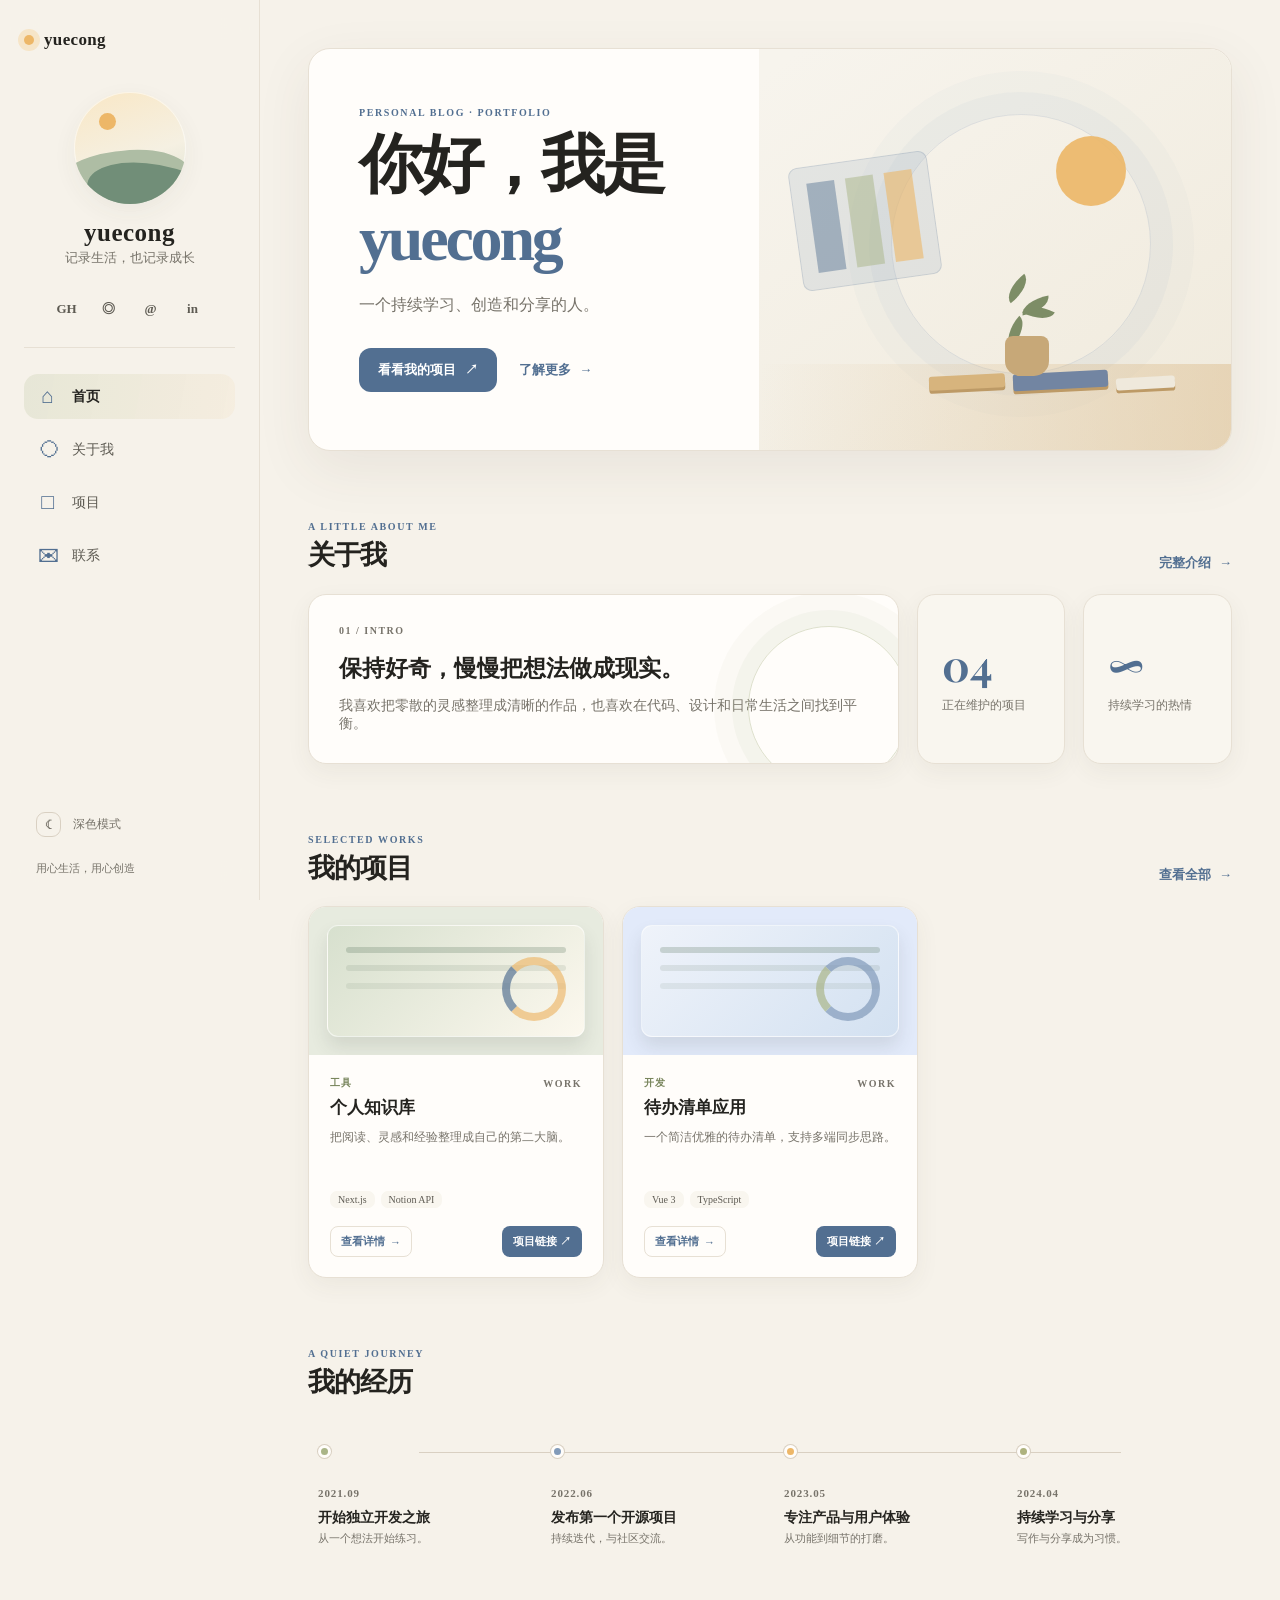
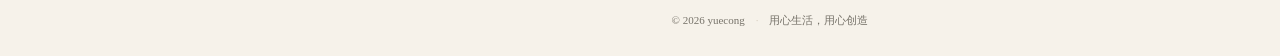
==== index.html @ 41c50f94 "Add files via upload" ====
<!doctype html>
<html lang="zh-CN">
  <head>
    <meta charset="UTF-8" />
    <meta name="viewport" content="width=device-width, initial-scale=1.0" />
    <meta name="description" content="yuecong 的个人博客与项目作品集" />
    <title>yuecong · 个人主页</title>
    <link rel="stylesheet" href="assets/style.css" />
  </head>
  <body data-page="home">
    <div class="site-shell">
      <aside class="sidebar" id="sidebar">
        <div class="sidebar-inner">
          <a class="brand-mark" href="index.html" aria-label="返回首页">
            <span class="brand-dot"></span>
            <span>yuecong</span>
          </a>

          <section class="profile-mini" aria-label="个人信息">
            <div class="avatar avatar-landscape" aria-hidden="true">
              <span class="sun"></span><span class="mountain mountain-back"></span><span class="mountain mountain-front"></span>
            </div>
            <h1>yuecong</h1>
            <p>记录生活，也记录成长</p>
          </section>

          <div class="social-row" aria-label="社交链接">
            <a href="https://github.com/huangyuecong" target="_blank" rel="noreferrer" aria-label="GitHub">GH</a>
            <a href="#" aria-label="微博">◎</a>
            <a href="mailto:yuecong@example.com" aria-label="邮箱">@</a>
            <a href="#" aria-label="LinkedIn">in</a>
          </div>

          <nav class="main-nav" aria-label="主导航">
            <a href="index.html" data-nav="home"><span class="nav-icon">⌂</span><span>首页</span></a>
            <a href="about.html" data-nav="about"><span class="nav-icon">◯</span><span>关于我</span></a>
            <a href="projects.html" data-nav="projects"><span class="nav-icon">□</span><span>项目</span></a>
            <a href="contact.html" data-nav="contact"><span class="nav-icon">✉</span><span>联系</span></a>
          </nav>

          <div class="sidebar-bottom">
            <button class="theme-toggle" type="button" data-theme-toggle aria-label="切换深色模式">
              <span class="theme-icon">☾</span><span class="theme-label">深色模式</span>
            </button>
            <p class="sidebar-note">用心生活，用心创造</p>
          </div>
        </div>
      </aside>

      <div class="sidebar-backdrop" data-menu-close></div>

      <main class="main-content">
        <header class="mobile-header">
          <button class="icon-button" type="button" data-menu-open aria-label="打开菜单">☰</button>
          <a class="mobile-brand" href="index.html">yuecong</a>
          <button class="icon-button" type="button" data-theme-toggle aria-label="切换深色模式">☾</button>
        </header>

        <div class="page-wrap">
          <section class="hero-card reveal">
            <div class="hero-copy">
              <p class="eyebrow">PERSONAL BLOG · PORTFOLIO</p>
              <h2>你好，我是<br /><span>yuecong</span></h2>
              <p class="hero-subtitle">一个持续学习、创造和分享的人。</p>
              <div class="hero-actions">
                <a class="button button-primary" href="projects.html">看看我的项目 <span>↗</span></a>
                <a class="text-link" href="about.html">了解更多 <span>→</span></a>
              </div>
            </div>
            <div class="hero-art" aria-hidden="true">
              <div class="art-halo"></div>
              <div class="art-sun"></div>
              <div class="art-window"><span></span><span></span><span></span></div>
              <div class="art-shelf"><i></i><i></i><i></i></div>
              <div class="art-plant"><b></b><b></b><b></b><b></b></div>
            </div>
          </section>

          <section class="section-block reveal" aria-labelledby="intro-title">
            <div class="section-heading">
              <div><p class="eyebrow">A LITTLE ABOUT ME</p><h2 id="intro-title">关于我</h2></div>
              <a class="text-link" href="about.html">完整介绍 <span>→</span></a>
            </div>
            <div class="intro-grid">
              <article class="intro-card intro-card-main">
                <span class="card-kicker">01 / INTRO</span>
                <h3>保持好奇，慢慢把想法做成现实。</h3>
                <p>我喜欢把零散的灵感整理成清晰的作品，也喜欢在代码、设计和日常生活之间找到平衡。</p>
              </article>
              <div class="stat-stack">
                <article class="stat-card"><strong>04</strong><span>正在维护的项目</span></article>
                <article class="stat-card"><strong>∞</strong><span>持续学习的热情</span></article>
              </div>
            </div>
          </section>

          <section class="section-block reveal" aria-labelledby="featured-title">
            <div class="section-heading">
              <div><p class="eyebrow">SELECTED WORKS</p><h2 id="featured-title">我的项目</h2></div>
              <a class="text-link" href="projects.html">查看全部 <span>→</span></a>
            </div>
            <div class="project-grid project-grid-home" id="featuredProjects"></div>
          </section>

          <section class="section-block timeline-block reveal" aria-labelledby="journey-title">
            <div class="section-heading"><div><p class="eyebrow">A QUIET JOURNEY</p><h2 id="journey-title">我的经历</h2></div></div>
            <div class="timeline">
              <article class="timeline-item"><span class="timeline-dot dot-sage"></span><time>2021.09</time><h3>开始独立开发之旅</h3><p>从一个想法开始练习。</p></article>
              <article class="timeline-item"><span class="timeline-dot dot-blue"></span><time>2022.06</time><h3>发布第一个开源项目</h3><p>持续迭代，与社区交流。</p></article>
              <article class="timeline-item"><span class="timeline-dot dot-apricot"></span><time>2023.05</time><h3>专注产品与用户体验</h3><p>从功能到细节的打磨。</p></article>
              <article class="timeline-item"><span class="timeline-dot dot-olive"></span><time>2024.04</time><h3>持续学习与分享</h3><p>写作与分享成为习惯。</p></article>
            </div>
          </section>
        </div>

        <footer class="site-footer"><span>© <span data-year></span> yuecong</span><span class="footer-separator">·</span><span>用心生活，用心创造</span></footer>
        <button class="back-to-top" type="button" data-back-to-top aria-label="返回顶部">↑</button>
      </main>
    </div>
    <script src="assets/script.js" defer></script>
  </body>
</html>
---- assets/style.css ----
@import url('https://fonts.googleapis.com/css2?family=Noto+Sans+SC:wght@400;500;600;700&family=Playfair+Display:wght@500;600&display=swap');

:root {
  --bg: #f6f2ea;
  --surface: #fffdfa;
  --surface-soft: #f9f6ef;
  --text: #24231f;
  --muted: #77736a;
  --muted-strong: #5e5b53;
  --line: #e7e0d4;
  --line-strong: #d9d0c2;
  --sage: #aab588;
  --sage-deep: #79865d;
  --blue: #829bb9;
  --blue-deep: #526f91;
  --apricot: #edb768;
  --apricot-soft: #f6e5c8;
  --shadow: 0 18px 55px rgba(72, 61, 45, .08);
  --shadow-small: 0 8px 24px rgba(72, 61, 45, .06);
  --radius: 22px;
  --sidebar-width: 260px;
}

[data-theme="dark"] {
  --bg: #24231f;
  --surface: #2d2c27;
  --surface-soft: #34322c;
  --text: #f4efe6;
  --muted: #b6b0a5;
  --muted-strong: #ddd4c7;
  --line: #48443a;
  --line-strong: #5b5447;
  --sage: #a9b985;
  --sage-deep: #c2d199;
  --blue: #9bb6d6;
  --blue-deep: #b7cae0;
  --apricot: #efbd72;
  --apricot-soft: #56452e;
  --shadow: 0 18px 55px rgba(0, 0, 0, .2);
  --shadow-small: 0 8px 24px rgba(0, 0, 0, .16);
}

* { box-sizing: border-box; }
html { scroll-behavior: smooth; }
body { margin: 0; background: var(--bg); color: var(--text); font-family: "Noto Sans SC", "Microsoft YaHei", system-ui, sans-serif; line-height: 1.7; transition: background .25s ease, color .25s ease; }
body, button, input, textarea, select { font: inherit; }
a { color: inherit; text-decoration: none; }
button, input, textarea, select { color: inherit; }
button { cursor: pointer; }
::selection { background: var(--apricot); color: #332515; }

.site-shell { min-height: 100vh; }
.sidebar { position: fixed; z-index: 20; inset: 0 auto 0 0; width: var(--sidebar-width); background: rgba(246, 242, 234, .84); border-right: 1px solid var(--line); backdrop-filter: blur(16px); }
[data-theme="dark"] .sidebar { background: rgba(36, 35, 31, .9); }
.sidebar-inner { display: flex; flex-direction: column; height: 100%; padding: 30px 24px 24px; }
.brand-mark { display: flex; align-items: center; gap: 10px; font-weight: 700; font-size: 17px; letter-spacing: .02em; }
.brand-dot { width: 10px; height: 10px; border-radius: 50%; background: var(--apricot); box-shadow: 0 0 0 6px var(--apricot-soft); }
.profile-mini { text-align: center; padding: 42px 0 18px; }
.profile-mini h1 { margin: 15px 0 2px; font-size: 25px; letter-spacing: .02em; }
.profile-mini p { margin: 0; color: var(--muted); font-size: 13px; }
.avatar { position: relative; overflow: hidden; background: linear-gradient(160deg, #f9e7c5 0%, #f5f0e2 58%, #d9dfcf 100%); border-radius: 50%; box-shadow: inset 0 0 0 1px rgba(255,255,255,.55), var(--shadow-small); }
.avatar-landscape { width: 112px; height: 112px; margin: 0 auto; }
.avatar .sun { position: absolute; top: 21px; left: 25px; width: 17px; height: 17px; border-radius: 50%; background: var(--apricot); }
.mountain { position: absolute; bottom: -12px; width: 125%; height: 65px; transform: rotate(-7deg); border-radius: 48% 48% 0 0; }
.mountain-back { left: -22px; background: #aebda4; }
.mountain-front { left: 12px; bottom: -26px; background: #718e78; transform: rotate(11deg); }
.social-row { display: flex; justify-content: center; gap: 18px; padding: 12px 0 26px; border-bottom: 1px solid var(--line); }
.social-row a { display: grid; place-items: center; min-width: 24px; height: 24px; color: var(--muted-strong); font-size: 13px; font-weight: 700; transition: color .2s ease, transform .2s ease; }
.social-row a:hover { color: var(--blue-deep); transform: translateY(-2px); }
.main-nav { display: grid; gap: 8px; padding-top: 26px; }
.main-nav a { display: flex; align-items: center; gap: 15px; padding: 12px 14px; border-radius: 14px; color: var(--muted-strong); font-size: 14px; transition: color .2s ease, background .2s ease, transform .2s ease; }
.main-nav a:hover { color: var(--text); background: var(--surface-soft); transform: translateX(2px); }
.main-nav a[aria-current="page"] { color: var(--text); background: linear-gradient(100deg, rgba(170,181,136,.2), rgba(237,183,104,.08)); font-weight: 600; }
.nav-icon { width: 19px; color: var(--blue-deep); font-size: 21px; line-height: 1; text-align: center; }
.sidebar-bottom { margin-top: auto; }
.theme-toggle { display: flex; align-items: center; gap: 12px; width: 100%; padding: 10px 12px; border: 0; border-radius: 13px; background: transparent; color: var(--muted); text-align: left; transition: background .2s ease, color .2s ease; }
.theme-toggle:hover { background: var(--surface-soft); color: var(--text); }
.theme-icon { display: grid; place-items: center; width: 25px; height: 25px; border: 1px solid var(--line-strong); border-radius: 9px; font-size: 15px; }
.theme-label { font-size: 12px; }
.sidebar-note { margin: 14px 12px 0; color: var(--muted); font-size: 11px; }
.sidebar-backdrop, .mobile-header { display: none; }

.main-content { min-height: 100vh; margin-left: var(--sidebar-width); }
.page-wrap { width: min(1120px, calc(100% - 96px)); margin: 0 auto; padding: 48px 0 22px; }
.hero-card { position: relative; display: grid; grid-template-columns: 1fr 1.05fr; min-height: 380px; overflow: hidden; border: 1px solid var(--line); border-radius: var(--radius); background: var(--surface); box-shadow: var(--shadow); }
.hero-copy { position: relative; z-index: 2; display: flex; flex-direction: column; justify-content: center; padding: 58px 50px; }
.eyebrow { margin: 0 0 10px; color: var(--blue-deep); font-size: 10px; font-weight: 700; letter-spacing: .16em; }
.hero-copy h2 { margin: 0; font-size: clamp(40px, 5vw, 70px); line-height: 1.15; letter-spacing: -.05em; }
.hero-copy h2 span { color: var(--blue-deep); }
.hero-subtitle { margin: 20px 0 0; color: var(--muted); font-size: 16px; }
.hero-actions { display: flex; align-items: center; gap: 22px; margin-top: 32px; }
.button { display: inline-flex; align-items: center; justify-content: center; gap: 9px; min-height: 44px; padding: 0 18px; border: 1px solid transparent; border-radius: 12px; font-size: 13px; font-weight: 600; transition: transform .2s ease, box-shadow .2s ease, background .2s ease; }
.button:hover { transform: translateY(-2px); box-shadow: var(--shadow-small); }
.button-primary { background: var(--blue-deep); color: #fff; }
.button-primary:hover { background: #3f5f84; }
.button-ghost { border-color: var(--line-strong); background: transparent; color: var(--muted-strong); }
.text-link { color: var(--blue-deep); font-size: 13px; font-weight: 600; }
.text-link span { display: inline-block; margin-left: 5px; transition: transform .2s ease; }
.text-link:hover span { transform: translateX(4px); }
.hero-art { position: relative; min-height: 380px; overflow: hidden; background: linear-gradient(145deg, #f7f4ed 4%, #f0eadc 100%); }
[data-theme="dark"] .hero-art { background: linear-gradient(145deg, #34312a 4%, #474034 100%); }
.hero-art::after { content: ""; position: absolute; right: 0; bottom: 0; left: 0; height: 86px; background: linear-gradient(90deg, transparent, rgba(219,187,139,.48)); }
.art-halo { position: absolute; top: 65px; right: 80px; width: 260px; height: 260px; border: 1px solid rgba(126,151,183,.22); border-radius: 50%; box-shadow: 0 0 0 22px rgba(126,151,183,.06), 0 0 0 43px rgba(126,151,183,.04); }
.art-sun { position: absolute; top: 87px; right: 105px; width: 70px; height: 70px; border-radius: 50%; background: var(--apricot); opacity: .9; }
.art-window { position: absolute; top: 110px; left: 36px; display: grid; grid-template-columns: repeat(3, 28px); gap: 11px; padding: 16px; border: 1px solid rgba(82,111,145,.18); border-radius: 9px; background: rgba(130,155,185,.16); transform: rotate(-8deg); }
.art-window span { display: block; height: 90px; background: rgba(82,111,145,.45); }
.art-window span:nth-child(2) { background: rgba(170,181,136,.5); }
.art-window span:nth-child(3) { background: rgba(237,183,104,.6); }
.art-shelf { position: absolute; right: 56px; bottom: 61px; display: flex; align-items: flex-end; gap: 8px; z-index: 2; }
.art-shelf i { display: block; width: 76px; height: 14px; border-radius: 3px; background: #d7b47d; transform: rotate(-3deg); box-shadow: 0 3px 0 #bd9a66; }
.art-shelf i:nth-child(2) { width: 95px; height: 17px; background: #7285a2; }
.art-shelf i:nth-child(3) { width: 59px; height: 12px; background: #efe9dc; }
.art-plant { position: absolute; right: 178px; bottom: 74px; width: 52px; height: 95px; z-index: 2; }
.art-plant::after { content: ""; position: absolute; right: 4px; bottom: 0; left: 4px; height: 40px; border-radius: 8px 8px 15px 15px; background: #c7a878; }
.art-plant b { position: absolute; display: block; width: 29px; height: 15px; border-radius: 100% 0 100% 0; background: #7d8d66; transform: rotate(-38deg); }
.art-plant b:nth-child(1) { top: 0; left: 2px; }.art-plant b:nth-child(2) { top: 24px; right: 0; transform: rotate(27deg); }.art-plant b:nth-child(3) { top: 43px; left: 0; transform: rotate(-49deg); }.art-plant b:nth-child(4) { top: 17px; left: 20px; transform: rotate(-10deg); }

.section-block { margin-top: 70px; }
.section-heading { display: flex; align-items: end; justify-content: space-between; gap: 20px; margin-bottom: 22px; }
.section-heading h2, .page-intro h2 { margin: 0; font-size: 27px; line-height: 1.2; letter-spacing: -.035em; }
.section-heading .eyebrow { margin-bottom: 7px; }
.intro-grid { display: grid; grid-template-columns: 1.5fr .8fr; gap: 18px; }
.intro-card, .stat-card, .paper-card, .value-card, .tip-card { border: 1px solid var(--line); background: var(--surface); box-shadow: var(--shadow-small); }
.intro-card { position: relative; overflow: hidden; padding: 30px; border-radius: 18px; }
.intro-card::after { content: ""; position: absolute; right: -12px; bottom: -25px; width: 160px; height: 160px; border: 1px solid rgba(170,181,136,.4); border-radius: 50%; box-shadow: 0 0 0 16px rgba(170,181,136,.08), 0 0 0 34px rgba(170,181,136,.05); }
.card-kicker { display: block; color: var(--muted); font-size: 10px; font-weight: 700; letter-spacing: .15em; }
.intro-card h3 { max-width: 560px; margin: 16px 0 12px; font-size: 23px; line-height: 1.45; }
.intro-card p { max-width: 600px; margin: 0; color: var(--muted); font-size: 14px; }
.stat-stack { display: grid; grid-template-columns: repeat(2, 1fr); gap: 18px; }
.stat-card { display: flex; flex-direction: column; justify-content: center; padding: 24px; border-radius: 18px; background: var(--surface-soft); }
.stat-card strong { color: var(--blue-deep); font-family: "Playfair Display", serif; font-size: 43px; line-height: 1; }
.stat-card span { margin-top: 11px; color: var(--muted); font-size: 12px; }

.project-grid { display: grid; grid-template-columns: repeat(3, 1fr); gap: 18px; }
.project-card { overflow: hidden; border: 1px solid var(--line); border-radius: 18px; background: var(--surface); box-shadow: var(--shadow-small); transition: transform .25s ease, box-shadow .25s ease, border-color .25s ease; }
.project-card:hover { border-color: var(--line-strong); transform: translateY(-5px); box-shadow: var(--shadow); }
.project-thumb { position: relative; display: grid; place-items: center; height: 148px; overflow: hidden; background: #e7ebdf; }
.project-thumb img { width: 100%; height: 100%; object-fit: cover; }
.thumb-art { position: absolute; inset: 18px; overflow: hidden; border: 1px solid rgba(255,255,255,.58); border-radius: 11px; background: linear-gradient(135deg, #d7e0ce, #fcf8ee); box-shadow: 0 10px 18px rgba(57, 68, 54, .12); }
.thumb-art::before { content: ""; position: absolute; top: 21px; right: 18px; left: 18px; height: 6px; border-radius: 5px; background: rgba(86,112,87,.25); box-shadow: 0 18px 0 rgba(86,112,87,.13), 0 36px 0 rgba(86,112,87,.1); }
.thumb-art::after { content: ""; position: absolute; right: 18px; bottom: 15px; width: 48px; height: 48px; border: 8px solid rgba(237,183,104,.65); border-left-color: rgba(82,111,145,.68); border-radius: 50%; }
.thumb-blue { background: #e2eafa; }.thumb-blue .thumb-art { background: linear-gradient(135deg, #eff3fa, #d3e1f1); }.thumb-blue .thumb-art::after { border-color: rgba(130,155,185,.7); border-left-color: rgba(170,181,136,.7); }
.thumb-apricot { background: #f3e7d3; }.thumb-apricot .thumb-art { background: linear-gradient(135deg, #fbf3e8, #ead8bb); }.thumb-apricot .thumb-art::after { border-color: rgba(237,183,104,.72); border-left-color: rgba(170,181,136,.7); }
.thumb-sky { background: #dce8f1; }.thumb-sky .thumb-art { background: linear-gradient(135deg, #eef5fa, #c7d9e8); }.thumb-sky .thumb-art::after { border-color: rgba(130,155,185,.75); border-left-color: rgba(237,183,104,.7); }
.project-info { padding: 21px 21px 20px; }
.project-topline { display: flex; align-items: center; justify-content: space-between; gap: 10px; }
.project-category { color: var(--sage-deep); font-size: 10px; font-weight: 700; letter-spacing: .1em; }
.project-info h3 { margin: 7px 0 7px; font-size: 17px; line-height: 1.35; }
.project-info p { min-height: 49px; margin: 0; color: var(--muted); font-size: 12px; line-height: 1.7; }
.tag-list { display: flex; flex-wrap: wrap; gap: 6px; margin-top: 15px; }
.tag { padding: 3px 8px; border-radius: 7px; background: var(--surface-soft); color: var(--muted-strong); font-size: 10px; }
.project-actions { display: flex; align-items: center; justify-content: space-between; gap: 8px; margin-top: 18px; }
.small-button { display: inline-flex; align-items: center; gap: 5px; padding: 7px 10px; border: 1px solid var(--line); border-radius: 8px; background: transparent; color: var(--blue-deep); font-size: 11px; font-weight: 600; transition: background .2s ease, border .2s ease; }
.small-button:hover { border-color: var(--blue); background: rgba(130,155,185,.1); }
.small-button.primary { border-color: transparent; background: var(--blue-deep); color: #fff; }
.small-button.primary:hover { background: #3f5f84; }
.project-grid-home .project-card:nth-child(3) { display: none; }

.timeline-block { padding-bottom: 10px; }
.timeline { position: relative; display: grid; grid-template-columns: repeat(4, 1fr); gap: 28px; padding: 24px 10px 5px; }
.timeline::before { content: ""; position: absolute; top: 31px; right: 12%; left: 12%; height: 1px; background: var(--line-strong); }
.timeline-item { position: relative; z-index: 1; padding-top: 38px; }
.timeline-dot { position: absolute; top: 0; left: 0; width: 13px; height: 13px; border: 3px solid var(--surface); border-radius: 50%; box-shadow: 0 0 0 1px var(--line-strong); }
.dot-sage { background: var(--sage); }.dot-blue { background: var(--blue); }.dot-apricot { background: var(--apricot); }.dot-olive { background: #aeb27e; }
.timeline-item time { color: var(--muted); font-size: 11px; font-weight: 700; letter-spacing: .08em; }
.timeline-item h3 { margin: 8px 0 4px; font-size: 14px; }
.timeline-item p { margin: 0; color: var(--muted); font-size: 11px; }

.page-intro { max-width: 660px; padding: 40px 0 22px; }
.page-intro h2 { margin-bottom: 14px; font-size: clamp(38px, 5vw, 62px); }
.page-intro > p:last-child { margin: 0; color: var(--muted); font-size: 16px; }
.about-layout, .contact-layout { display: grid; grid-template-columns: 1.35fr .85fr; gap: 18px; }
.paper-card { position: relative; border-radius: 20px; padding: 32px; }
.about-story { overflow: hidden; min-height: 325px; }
.about-story h3, .contact-card h3, .form-card h3 { max-width: 590px; margin: 18px 0 16px; font-size: 25px; line-height: 1.45; }
.about-story p, .contact-card > p { max-width: 640px; margin: 0 0 13px; color: var(--muted); font-size: 14px; }
.quote-mark { position: absolute; right: 27px; bottom: -35px; color: rgba(170,181,136,.2); font-family: Georgia, serif; font-size: 220px; line-height: 1; }
.about-aside { background: linear-gradient(145deg, var(--surface), var(--surface-soft)); }
.about-avatar { width: 88px; height: 88px; margin-bottom: 18px; }
.about-avatar .sun { top: 17px; left: 20px; width: 13px; height: 13px; }.about-avatar .mountain { height: 52px; }.about-aside h3 { margin: 0; font-size: 22px; }.about-aside > p { margin: 2px 0 24px; color: var(--muted); font-size: 13px; }
.mini-list { display: grid; gap: 11px; border-top: 1px solid var(--line); padding-top: 18px; }.mini-list div { display: flex; justify-content: space-between; gap: 12px; font-size: 12px; }.mini-list span { color: var(--muted); }.mini-list strong { font-weight: 600; text-align: right; }.status { color: var(--sage-deep); }.status i { display: inline-block; width: 7px; height: 7px; margin-right: 5px; border-radius: 50%; background: var(--sage); }
.values-grid { display: grid; grid-template-columns: repeat(3, 1fr); gap: 18px; }.value-card { min-height: 190px; padding: 24px; border-radius: 18px; }.value-number { color: var(--apricot); font-family: "Playfair Display", serif; font-size: 20px; }.value-card h3 { margin: 18px 0 7px; font-size: 18px; }.value-card p { margin: 0; color: var(--muted); font-size: 13px; }
.skill-cloud { display: flex; flex-wrap: wrap; gap: 10px; }.skill-cloud span { padding: 10px 15px; border: 1px solid var(--line); border-radius: 999px; background: var(--surface); color: var(--muted-strong); font-size: 13px; box-shadow: var(--shadow-small); }.skill-cloud span:nth-child(3n) { background: var(--apricot-soft); }.skill-cloud span:nth-child(3n+1) { background: rgba(170,181,136,.17); }.skill-cloud span:nth-child(3n+2) { background: rgba(130,155,185,.15); }
.milestone-list { display: grid; grid-template-columns: repeat(4, 1fr); gap: 0; border-top: 1px solid var(--line-strong); }.milestone-list div { position: relative; padding: 25px 18px 0 0; border-right: 1px solid var(--line); }.milestone-list div:not(:first-child) { padding-left: 18px; }.milestone-list div:last-child { border-right: 0; }.milestone-list time { color: var(--blue-deep); font-size: 12px; font-weight: 700; letter-spacing: .1em; }.milestone-list p { margin: 7px 0 0; color: var(--muted); font-size: 13px; }

.project-toolbar { display: flex; align-items: center; gap: 12px; margin: 0 0 25px; }.search-box { display: flex; align-items: center; gap: 9px; min-width: 250px; height: 43px; padding: 0 13px; border: 1px solid var(--line); border-radius: 12px; background: var(--surface); box-shadow: var(--shadow-small); }.search-box > span { color: var(--muted); font-size: 20px; }.search-box input { width: 100%; border: 0; outline: 0; background: transparent; font-size: 12px; }.filter-tabs { display: flex; flex-wrap: wrap; gap: 6px; }.filter-button { padding: 8px 12px; border: 1px solid var(--line); border-radius: 10px; background: transparent; color: var(--muted); font-size: 11px; }.filter-button:hover, .filter-button.active { border-color: var(--sage); background: rgba(170,181,136,.16); color: var(--sage-deep); }.add-project-button { margin-left: auto; white-space: nowrap; }.project-grid-all { grid-template-columns: repeat(3, 1fr); }.project-grid-all .project-card { animation: card-in .4s ease both; }.empty-state { padding: 70px 20px; text-align: center; }.empty-state span { color: var(--sage); font-size: 30px; }.empty-state h3 { margin: 10px 0 3px; }.empty-state p { margin: 0; color: var(--muted); font-size: 13px; }.tip-card { display: flex; align-items: flex-start; gap: 16px; margin-top: 28px; padding: 21px 24px; border-radius: 16px; background: linear-gradient(100deg, var(--surface), rgba(170,181,136,.12)); }.tip-icon { color: var(--apricot); font-size: 22px; }.tip-card strong { font-size: 13px; }.tip-card p { margin: 3px 0 0; color: var(--muted); font-size: 12px; }.tip-card code, .modal-hint code { padding: 2px 5px; border-radius: 5px; background: var(--surface-soft); font-family: ui-monospace, monospace; font-size: 11px; }

.modal { width: min(560px, calc(100% - 32px)); max-height: min(760px, calc(100vh - 32px)); padding: 0; border: 0; border-radius: 20px; background: transparent; color: var(--text); }.modal::backdrop { background: rgba(31, 28, 22, .45); backdrop-filter: blur(4px); }.modal-card { position: relative; overflow: auto; max-height: min(760px, calc(100vh - 32px)); padding: 31px; border: 1px solid var(--line); border-radius: 20px; background: var(--surface); box-shadow: var(--shadow); }.modal-close { position: absolute; top: 15px; right: 17px; width: 30px; height: 30px; border: 0; border-radius: 50%; background: var(--surface-soft); color: var(--muted); font-size: 20px; line-height: 1; }.modal-card h2 { margin: 0 0 8px; font-size: 25px; }.modal-hint { margin: 0 0 24px; color: var(--muted); font-size: 12px; }.project-form { display: grid; gap: 14px; }.project-form label, .form-card label { display: grid; gap: 6px; color: var(--muted-strong); font-size: 12px; font-weight: 600; }.project-form input, .project-form textarea, .project-form select, .form-card input, .form-card textarea { width: 100%; border: 1px solid var(--line); border-radius: 10px; outline: 0; background: var(--surface-soft); padding: 10px 12px; font-size: 13px; font-weight: 400; resize: vertical; transition: border .2s ease, box-shadow .2s ease; }.project-form input:focus, .project-form textarea:focus, .project-form select:focus, .form-card input:focus, .form-card textarea:focus { border-color: var(--blue); box-shadow: 0 0 0 3px rgba(130,155,185,.15); }.form-row { display: grid; grid-template-columns: .7fr 1.3fr; gap: 12px; }.form-actions { display: flex; justify-content: flex-end; gap: 9px; margin-top: 7px; }.detail-thumb { height: 175px; margin: 17px 0 20px; border-radius: 13px; }.detail-copy { color: var(--muted); font-size: 13px; }.detail-meta { display: flex; flex-wrap: wrap; gap: 7px; margin: 18px 0; }.detail-link { display: inline-flex; margin-top: 4px; }.toast { position: fixed; z-index: 40; right: 24px; bottom: 24px; max-width: min(350px, calc(100% - 48px)); padding: 12px 16px; border: 1px solid var(--line); border-radius: 12px; background: var(--surface); box-shadow: var(--shadow); color: var(--text); font-size: 12px; opacity: 0; pointer-events: none; transform: translateY(12px); transition: opacity .25s ease, transform .25s ease; }.toast.show { opacity: 1; transform: translateY(0); }

.contact-layout { grid-template-columns: 1fr 1fr; }.contact-card, .form-card { min-height: 450px; }.contact-card { background: linear-gradient(145deg, var(--surface), rgba(170,181,136,.1)); }.contact-list { display: grid; gap: 10px; margin-top: 30px; }.contact-list a, .contact-list-button { display: grid; grid-template-columns: 34px 1fr auto; align-items: center; gap: 12px; width: 100%; padding: 12px 0; border: 0; border-top: 1px solid var(--line); background: transparent; text-align: left; }.contact-list a:hover strong, .contact-list-button:hover strong { color: var(--blue-deep); }.contact-icon { display: grid; place-items: center; width: 32px; height: 32px; border-radius: 10px; background: var(--surface-soft); color: var(--blue-deep); font-size: 12px; font-weight: 700; }.contact-list small { display: block; color: var(--muted); font-size: 10px; }.contact-list strong { display: block; margin-top: 2px; font-size: 12px; transition: color .2s ease; }.contact-list > a > span:last-child, .contact-list-button > span:last-child { color: var(--muted); font-size: 11px; }.form-card form { display: grid; gap: 14px; margin-top: 25px; }.form-card .button { justify-self: start; margin-top: 5px; }.form-status { min-height: 22px; margin: 0; color: var(--sage-deep); font-size: 12px; }.faq-section { margin-top: 72px; }.faq-list { border-top: 1px solid var(--line-strong); }.faq-list details { border-bottom: 1px solid var(--line); }.faq-list summary { display: flex; align-items: center; justify-content: space-between; gap: 18px; padding: 17px 0; cursor: pointer; list-style: none; font-size: 14px; font-weight: 600; }.faq-list summary::-webkit-details-marker { display: none; }.faq-list summary span { color: var(--muted); font-size: 19px; font-weight: 400; }.faq-list details[open] summary span { transform: rotate(45deg); }.faq-list details p { max-width: 650px; margin: -3px 0 19px; color: var(--muted); font-size: 13px; }

.site-footer { display: flex; justify-content: center; align-items: center; gap: 11px; padding: 30px 20px 28px; color: var(--muted); font-size: 11px; }.footer-separator { color: var(--line-strong); }.back-to-top { position: fixed; right: 27px; bottom: 27px; z-index: 12; display: grid; place-items: center; width: 38px; height: 38px; border: 1px solid var(--line); border-radius: 50%; background: var(--surface); color: var(--blue-deep); box-shadow: var(--shadow-small); opacity: 0; pointer-events: none; transform: translateY(8px); transition: opacity .2s ease, transform .2s ease; }.back-to-top.visible { opacity: 1; pointer-events: auto; transform: translateY(0); }.reveal { opacity: 0; transform: translateY(14px); transition: opacity .7s ease, transform .7s ease; }.reveal.is-visible { opacity: 1; transform: translateY(0); }
@keyframes card-in { from { opacity: 0; transform: translateY(8px); } to { opacity: 1; transform: translateY(0); } }

@media (max-width: 1080px) { :root { --sidebar-width: 220px; }.page-wrap { width: min(100% - 56px, 920px); }.sidebar-inner { padding-right: 18px; padding-left: 18px; }.project-grid, .project-grid-all { grid-template-columns: repeat(2, 1fr); }.hero-card { grid-template-columns: 1fr .85fr; }.hero-copy { padding: 43px 35px; }.hero-copy h2 { font-size: 48px; }.project-grid-home .project-card:nth-child(3) { display: block; } }
@media (max-width: 760px) { .sidebar { width: min(290px, 82vw); transform: translateX(-102%); transition: transform .25s ease; box-shadow: var(--shadow); }.sidebar-open .sidebar { transform: translateX(0); }.sidebar-backdrop { position: fixed; z-index: 19; inset: 0; display: block; background: rgba(32, 27, 20, .35); opacity: 0; pointer-events: none; transition: opacity .25s ease; }.sidebar-open .sidebar-backdrop { opacity: 1; pointer-events: auto; }.main-content { margin-left: 0; }.mobile-header { position: sticky; top: 0; z-index: 15; display: flex; align-items: center; justify-content: space-between; height: 62px; padding: 0 18px; border-bottom: 1px solid var(--line); background: rgba(246,242,234,.84); backdrop-filter: blur(16px); }.dark-mode .mobile-header, [data-theme="dark"] .mobile-header { background: rgba(36,35,31,.9); }.mobile-brand { font-weight: 700; }.icon-button { width: 34px; height: 34px; border: 1px solid var(--line); border-radius: 10px; background: var(--surface); color: var(--muted-strong); }.page-wrap { width: calc(100% - 36px); padding-top: 28px; }.hero-card { display: block; min-height: 0; }.hero-copy { padding: 36px 25px 25px; }.hero-copy h2 { font-size: 45px; }.hero-subtitle { font-size: 14px; }.hero-art { min-height: 230px; }.art-halo { top: 24px; right: 60px; width: 170px; height: 170px; }.art-sun { top: 42px; right: 78px; width: 47px; height: 47px; }.art-window { top: 63px; left: 25px; transform: scale(.7) rotate(-8deg); transform-origin: top left; }.art-shelf { right: 30px; bottom: 35px; transform: scale(.75); transform-origin: bottom right; }.art-plant { right: 112px; bottom: 46px; transform: scale(.75); transform-origin: bottom; }.section-block { margin-top: 52px; }.section-heading h2 { font-size: 24px; }.section-heading { align-items: center; }.section-heading .text-link { font-size: 11px; }.intro-grid, .about-layout, .contact-layout { grid-template-columns: 1fr; }.stat-stack { grid-template-columns: repeat(2, 1fr); }.project-grid, .project-grid-all { grid-template-columns: 1fr; }.project-grid-home .project-card:nth-child(3) { display: block; }.timeline { grid-template-columns: 1fr 1fr; gap: 24px 20px; padding-top: 15px; }.timeline::before { top: 21px; right: 0; left: 0; }.timeline-item { padding-top: 35px; }.page-intro { padding: 17px 0 15px; }.page-intro h2 { font-size: 42px; }.project-toolbar { align-items: stretch; flex-wrap: wrap; }.search-box { flex: 1 1 100%; }.filter-tabs { order: 3; flex: 1 1 100%; }.add-project-button { margin-left: 0; }.paper-card { padding: 25px; }.values-grid { grid-template-columns: 1fr; }.value-card { min-height: 0; }.milestone-list { grid-template-columns: 1fr 1fr; }.milestone-list div, .milestone-list div:not(:first-child) { padding: 18px 12px 18px 0; border-right: 0; border-bottom: 1px solid var(--line); }.milestone-list div:nth-child(even) { padding-left: 12px; border-left: 1px solid var(--line); }.milestone-list div:nth-last-child(-n+2) { border-bottom: 0; }.form-row { grid-template-columns: 1fr; }.site-footer { flex-wrap: wrap; text-align: center; }.back-to-top { right: 18px; bottom: 18px; } }
@media (prefers-reduced-motion: reduce) { *, *::before, *::after { scroll-behavior: auto !important; transition-duration: .01ms !important; animation-duration: .01ms !important; animation-iteration-count: 1 !important; } }
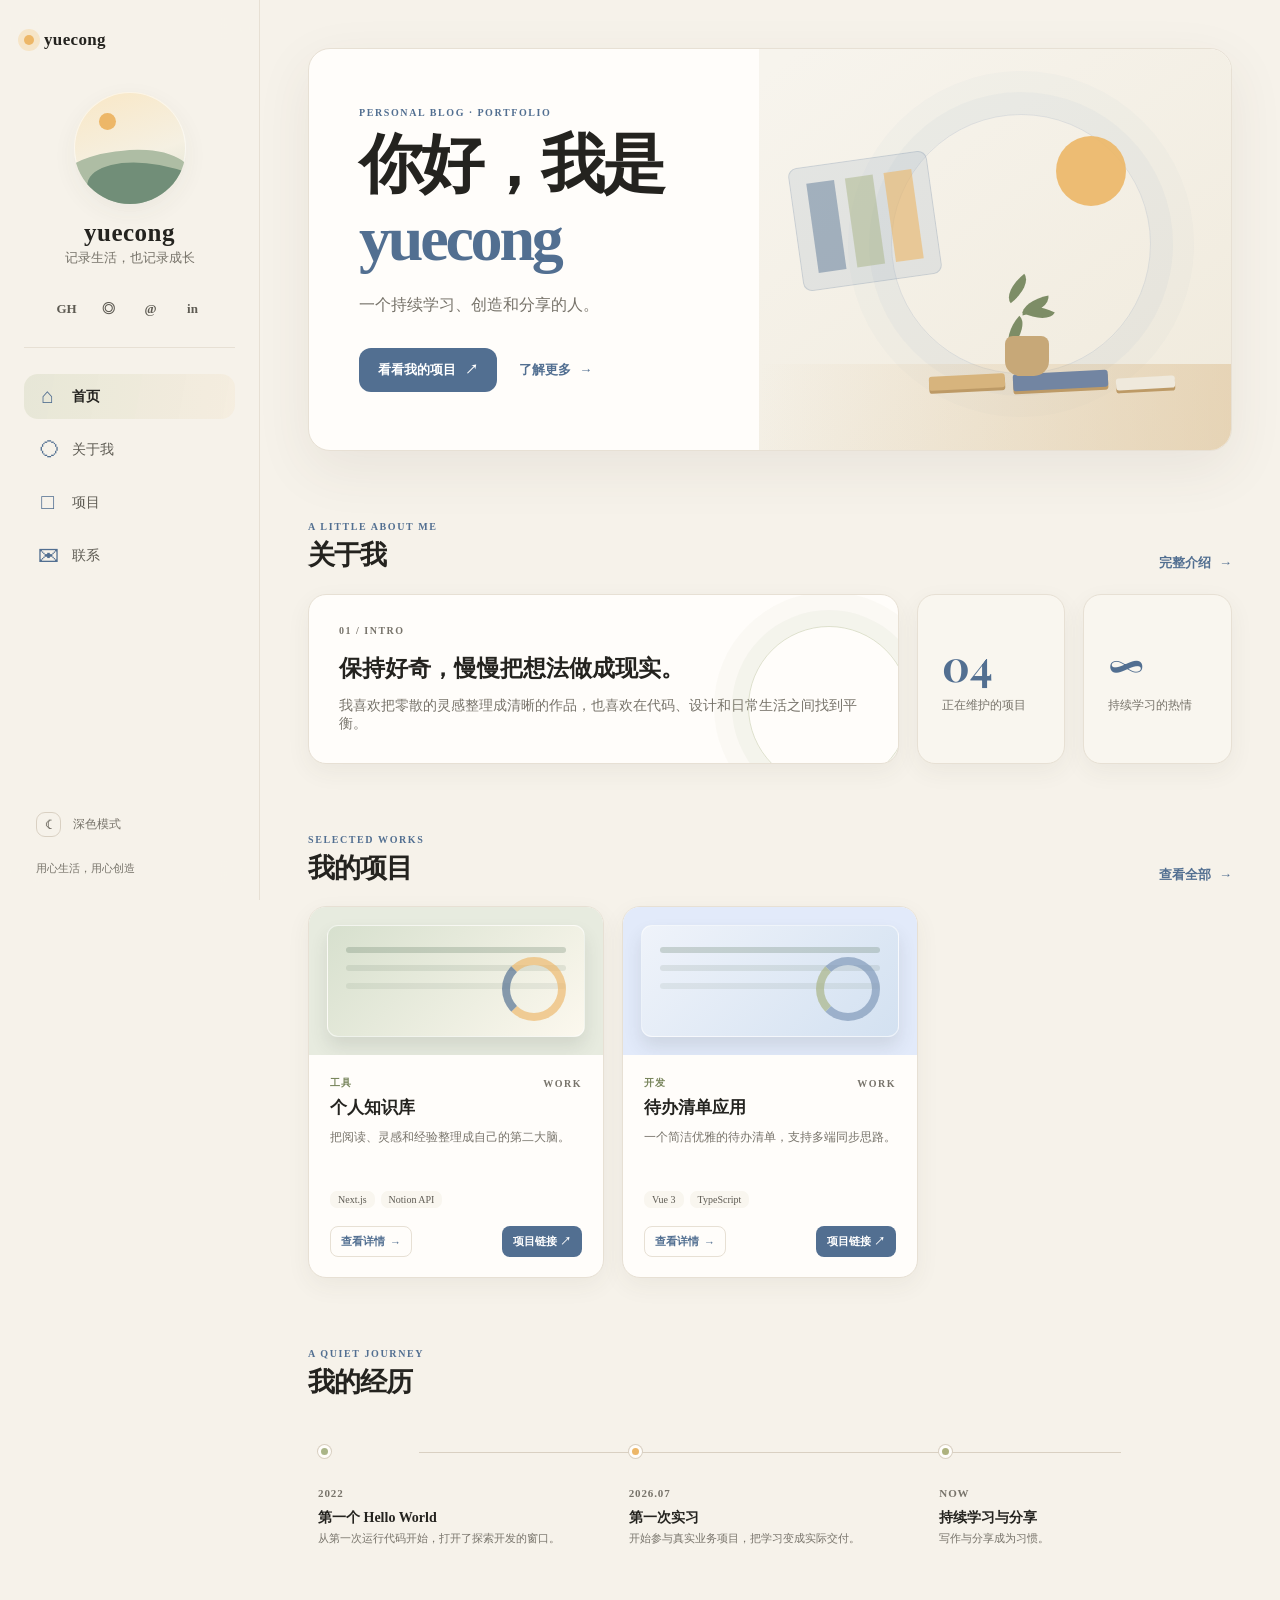
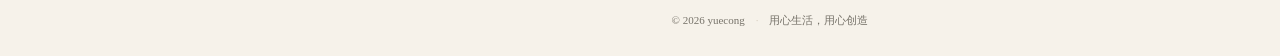
==== commit 930a9745: "Add files via upload" ====
--- a/index.html
+++ b/index.html
@@ -27,7 +27,7 @@
           <div class="social-row" aria-label="社交链接">
             <a href="https://github.com/huangyuecong" target="_blank" rel="noreferrer" aria-label="GitHub">GH</a>
             <a href="#" aria-label="微博">◎</a>
-            <a href="mailto:yuecong@example.com" aria-label="邮箱">@</a>
+            <a href="mailto:435783336@qq.com" aria-label="邮箱">@</a>
             <a href="#" aria-label="LinkedIn">in</a>
           </div>
 
@@ -105,10 +105,9 @@
           <section class="section-block timeline-block reveal" aria-labelledby="journey-title">
             <div class="section-heading"><div><p class="eyebrow">A QUIET JOURNEY</p><h2 id="journey-title">我的经历</h2></div></div>
             <div class="timeline">
-              <article class="timeline-item"><span class="timeline-dot dot-sage"></span><time>2021.09</time><h3>开始独立开发之旅</h3><p>从一个想法开始练习。</p></article>
-              <article class="timeline-item"><span class="timeline-dot dot-blue"></span><time>2022.06</time><h3>发布第一个开源项目</h3><p>持续迭代，与社区交流。</p></article>
-              <article class="timeline-item"><span class="timeline-dot dot-apricot"></span><time>2023.05</time><h3>专注产品与用户体验</h3><p>从功能到细节的打磨。</p></article>
-              <article class="timeline-item"><span class="timeline-dot dot-olive"></span><time>2024.04</time><h3>持续学习与分享</h3><p>写作与分享成为习惯。</p></article>
+              <article class="timeline-item"><span class="timeline-dot dot-sage"></span><time>2022</time><h3>第一个 Hello World</h3><p>从第一次运行代码开始，打开了探索开发的窗口。</p></article>
+              <article class="timeline-item"><span class="timeline-dot dot-apricot"></span><time>2026.07</time><h3>第一次实习</h3><p>开始参与真实业务项目，把学习变成实际交付。</p></article>
+              <article class="timeline-item"><span class="timeline-dot dot-olive"></span><time>NOW</time><h3>持续学习与分享</h3><p>写作与分享成为习惯。</p></article>
             </div>
           </section>
         </div>
--- a/assets/style.css
+++ b/assets/style.css
@@ -157,7 +157,7 @@
 .project-grid-home .project-card:nth-child(3) { display: none; }
 
 .timeline-block { padding-bottom: 10px; }
-.timeline { position: relative; display: grid; grid-template-columns: repeat(4, 1fr); gap: 28px; padding: 24px 10px 5px; }
+.timeline { position: relative; display: grid; grid-template-columns: repeat(3, 1fr); gap: 28px; padding: 24px 10px 5px; }
 .timeline::before { content: ""; position: absolute; top: 31px; right: 12%; left: 12%; height: 1px; background: var(--line-strong); }
 .timeline-item { position: relative; z-index: 1; padding-top: 38px; }
 .timeline-dot { position: absolute; top: 0; left: 0; width: 13px; height: 13px; border: 3px solid var(--surface); border-radius: 50%; box-shadow: 0 0 0 1px var(--line-strong); }
@@ -181,7 +181,7 @@
 .mini-list { display: grid; gap: 11px; border-top: 1px solid var(--line); padding-top: 18px; }.mini-list div { display: flex; justify-content: space-between; gap: 12px; font-size: 12px; }.mini-list span { color: var(--muted); }.mini-list strong { font-weight: 600; text-align: right; }.status { color: var(--sage-deep); }.status i { display: inline-block; width: 7px; height: 7px; margin-right: 5px; border-radius: 50%; background: var(--sage); }
 .values-grid { display: grid; grid-template-columns: repeat(3, 1fr); gap: 18px; }.value-card { min-height: 190px; padding: 24px; border-radius: 18px; }.value-number { color: var(--apricot); font-family: "Playfair Display", serif; font-size: 20px; }.value-card h3 { margin: 18px 0 7px; font-size: 18px; }.value-card p { margin: 0; color: var(--muted); font-size: 13px; }
 .skill-cloud { display: flex; flex-wrap: wrap; gap: 10px; }.skill-cloud span { padding: 10px 15px; border: 1px solid var(--line); border-radius: 999px; background: var(--surface); color: var(--muted-strong); font-size: 13px; box-shadow: var(--shadow-small); }.skill-cloud span:nth-child(3n) { background: var(--apricot-soft); }.skill-cloud span:nth-child(3n+1) { background: rgba(170,181,136,.17); }.skill-cloud span:nth-child(3n+2) { background: rgba(130,155,185,.15); }
-.milestone-list { display: grid; grid-template-columns: repeat(4, 1fr); gap: 0; border-top: 1px solid var(--line-strong); }.milestone-list div { position: relative; padding: 25px 18px 0 0; border-right: 1px solid var(--line); }.milestone-list div:not(:first-child) { padding-left: 18px; }.milestone-list div:last-child { border-right: 0; }.milestone-list time { color: var(--blue-deep); font-size: 12px; font-weight: 700; letter-spacing: .1em; }.milestone-list p { margin: 7px 0 0; color: var(--muted); font-size: 13px; }
+.milestone-list { display: grid; grid-template-columns: repeat(3, 1fr); gap: 0; border-top: 1px solid var(--line-strong); }.milestone-list div { position: relative; padding: 25px 18px 0 0; border-right: 1px solid var(--line); }.milestone-list div:not(:first-child) { padding-left: 18px; }.milestone-list div:last-child { border-right: 0; }.milestone-list time { color: var(--blue-deep); font-size: 12px; font-weight: 700; letter-spacing: .1em; }.milestone-list p { margin: 7px 0 0; color: var(--muted); font-size: 13px; }
 
 .project-toolbar { display: flex; align-items: center; gap: 12px; margin: 0 0 25px; }.search-box { display: flex; align-items: center; gap: 9px; min-width: 250px; height: 43px; padding: 0 13px; border: 1px solid var(--line); border-radius: 12px; background: var(--surface); box-shadow: var(--shadow-small); }.search-box > span { color: var(--muted); font-size: 20px; }.search-box input { width: 100%; border: 0; outline: 0; background: transparent; font-size: 12px; }.filter-tabs { display: flex; flex-wrap: wrap; gap: 6px; }.filter-button { padding: 8px 12px; border: 1px solid var(--line); border-radius: 10px; background: transparent; color: var(--muted); font-size: 11px; }.filter-button:hover, .filter-button.active { border-color: var(--sage); background: rgba(170,181,136,.16); color: var(--sage-deep); }.add-project-button { margin-left: auto; white-space: nowrap; }.project-grid-all { grid-template-columns: repeat(3, 1fr); }.project-grid-all .project-card { animation: card-in .4s ease both; }.empty-state { padding: 70px 20px; text-align: center; }.empty-state span { color: var(--sage); font-size: 30px; }.empty-state h3 { margin: 10px 0 3px; }.empty-state p { margin: 0; color: var(--muted); font-size: 13px; }.tip-card { display: flex; align-items: flex-start; gap: 16px; margin-top: 28px; padding: 21px 24px; border-radius: 16px; background: linear-gradient(100deg, var(--surface), rgba(170,181,136,.12)); }.tip-icon { color: var(--apricot); font-size: 22px; }.tip-card strong { font-size: 13px; }.tip-card p { margin: 3px 0 0; color: var(--muted); font-size: 12px; }.tip-card code, .modal-hint code { padding: 2px 5px; border-radius: 5px; background: var(--surface-soft); font-family: ui-monospace, monospace; font-size: 11px; }
 
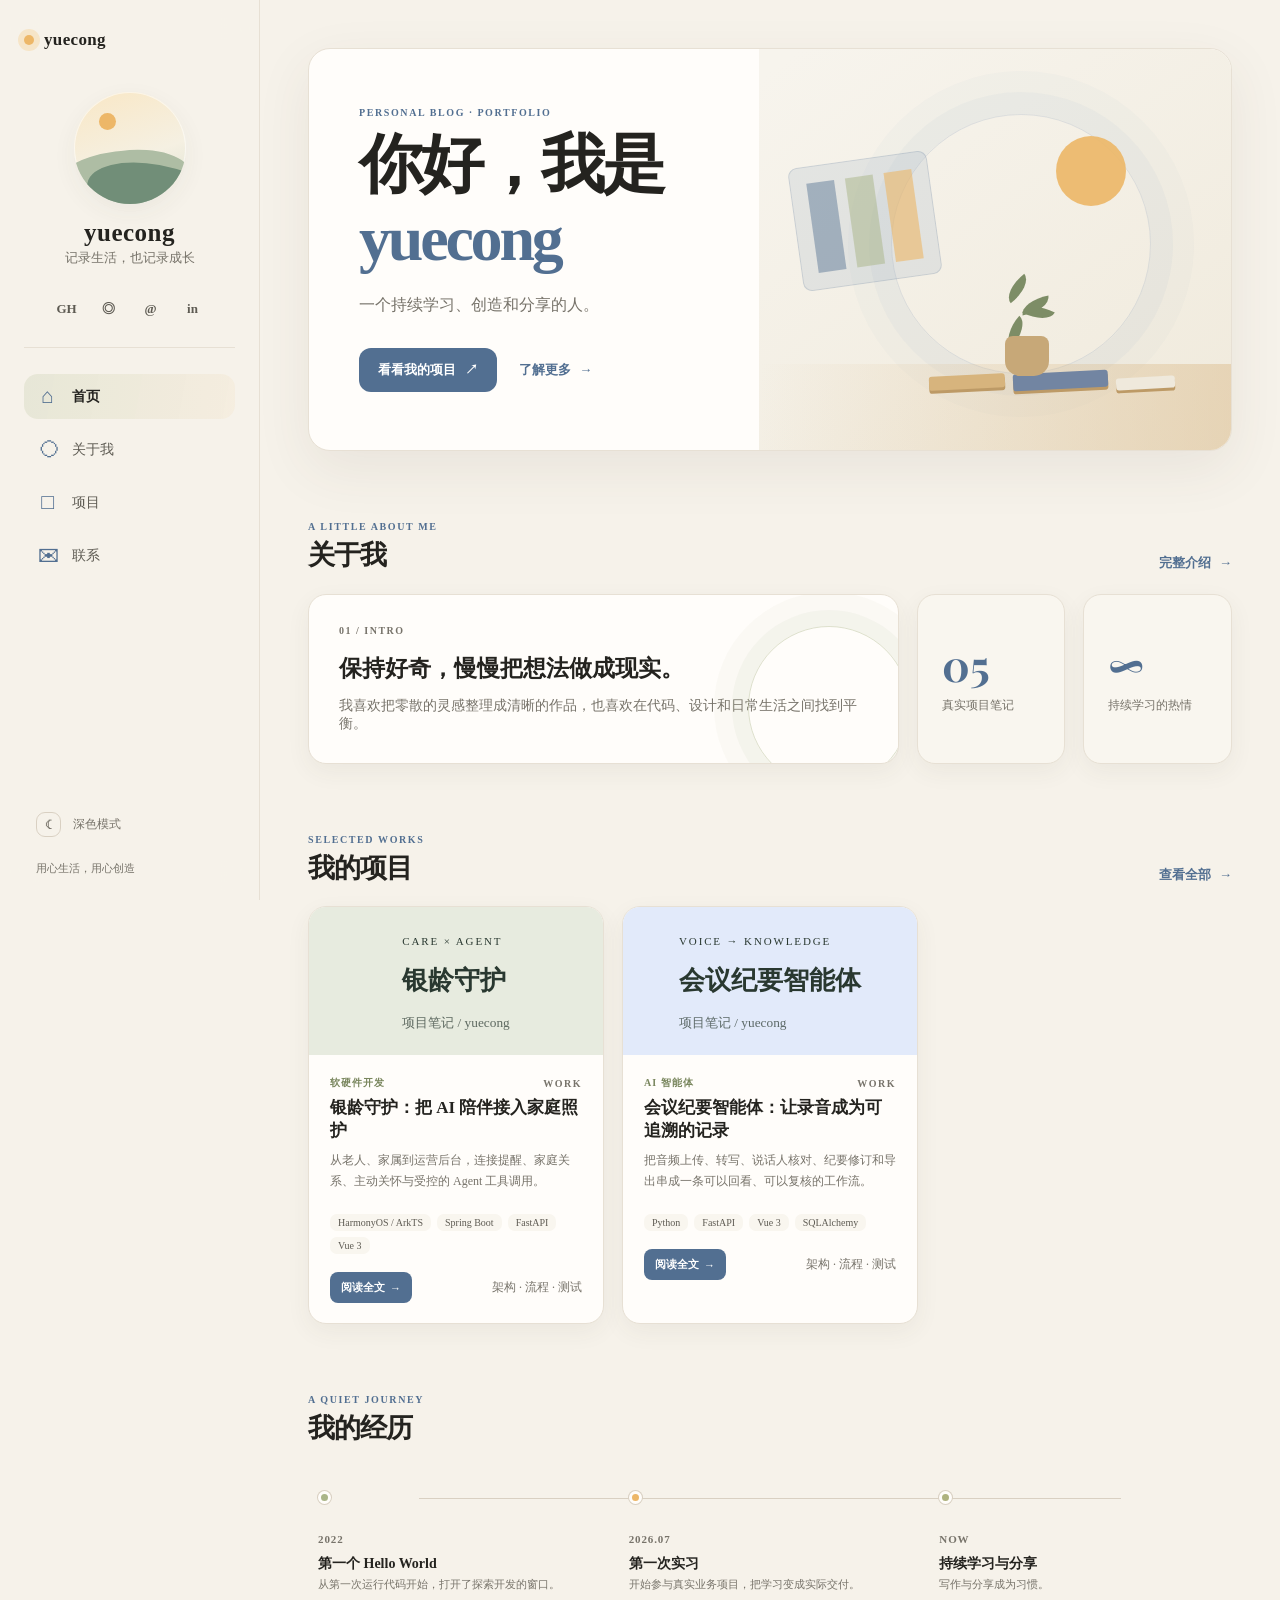
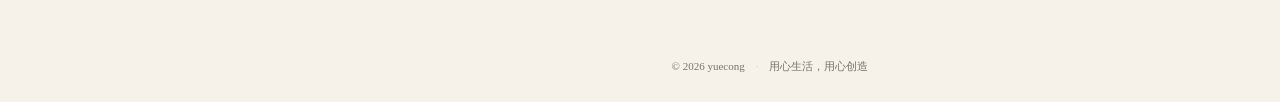
==== commit 7f87272f: "Add files via upload" ====
--- a/index.html
+++ b/index.html
@@ -88,7 +88,7 @@
                 <p>我喜欢把零散的灵感整理成清晰的作品，也喜欢在代码、设计和日常生活之间找到平衡。</p>
               </article>
               <div class="stat-stack">
-                <article class="stat-card"><strong>04</strong><span>正在维护的项目</span></article>
+                <article class="stat-card"><strong>05</strong><span>真实项目笔记</span></article>
                 <article class="stat-card"><strong>∞</strong><span>持续学习的热情</span></article>
               </div>
             </div>
@@ -116,6 +116,7 @@
         <button class="back-to-top" type="button" data-back-to-top aria-label="返回顶部">↑</button>
       </main>
     </div>
+    <script src="assets/projects-data.js" defer></script>
     <script src="assets/script.js" defer></script>
   </body>
 </html>
--- a/assets/style.css
+++ b/assets/style.css
@@ -195,3 +195,58 @@
 @media (max-width: 1080px) { :root { --sidebar-width: 220px; }.page-wrap { width: min(100% - 56px, 920px); }.sidebar-inner { padding-right: 18px; padding-left: 18px; }.project-grid, .project-grid-all { grid-template-columns: repeat(2, 1fr); }.hero-card { grid-template-columns: 1fr .85fr; }.hero-copy { padding: 43px 35px; }.hero-copy h2 { font-size: 48px; }.project-grid-home .project-card:nth-child(3) { display: block; } }
 @media (max-width: 760px) { .sidebar { width: min(290px, 82vw); transform: translateX(-102%); transition: transform .25s ease; box-shadow: var(--shadow); }.sidebar-open .sidebar { transform: translateX(0); }.sidebar-backdrop { position: fixed; z-index: 19; inset: 0; display: block; background: rgba(32, 27, 20, .35); opacity: 0; pointer-events: none; transition: opacity .25s ease; }.sidebar-open .sidebar-backdrop { opacity: 1; pointer-events: auto; }.main-content { margin-left: 0; }.mobile-header { position: sticky; top: 0; z-index: 15; display: flex; align-items: center; justify-content: space-between; height: 62px; padding: 0 18px; border-bottom: 1px solid var(--line); background: rgba(246,242,234,.84); backdrop-filter: blur(16px); }.dark-mode .mobile-header, [data-theme="dark"] .mobile-header { background: rgba(36,35,31,.9); }.mobile-brand { font-weight: 700; }.icon-button { width: 34px; height: 34px; border: 1px solid var(--line); border-radius: 10px; background: var(--surface); color: var(--muted-strong); }.page-wrap { width: calc(100% - 36px); padding-top: 28px; }.hero-card { display: block; min-height: 0; }.hero-copy { padding: 36px 25px 25px; }.hero-copy h2 { font-size: 45px; }.hero-subtitle { font-size: 14px; }.hero-art { min-height: 230px; }.art-halo { top: 24px; right: 60px; width: 170px; height: 170px; }.art-sun { top: 42px; right: 78px; width: 47px; height: 47px; }.art-window { top: 63px; left: 25px; transform: scale(.7) rotate(-8deg); transform-origin: top left; }.art-shelf { right: 30px; bottom: 35px; transform: scale(.75); transform-origin: bottom right; }.art-plant { right: 112px; bottom: 46px; transform: scale(.75); transform-origin: bottom; }.section-block { margin-top: 52px; }.section-heading h2 { font-size: 24px; }.section-heading { align-items: center; }.section-heading .text-link { font-size: 11px; }.intro-grid, .about-layout, .contact-layout { grid-template-columns: 1fr; }.stat-stack { grid-template-columns: repeat(2, 1fr); }.project-grid, .project-grid-all { grid-template-columns: 1fr; }.project-grid-home .project-card:nth-child(3) { display: block; }.timeline { grid-template-columns: 1fr 1fr; gap: 24px 20px; padding-top: 15px; }.timeline::before { top: 21px; right: 0; left: 0; }.timeline-item { padding-top: 35px; }.page-intro { padding: 17px 0 15px; }.page-intro h2 { font-size: 42px; }.project-toolbar { align-items: stretch; flex-wrap: wrap; }.search-box { flex: 1 1 100%; }.filter-tabs { order: 3; flex: 1 1 100%; }.add-project-button { margin-left: 0; }.paper-card { padding: 25px; }.values-grid { grid-template-columns: 1fr; }.value-card { min-height: 0; }.milestone-list { grid-template-columns: 1fr 1fr; }.milestone-list div, .milestone-list div:not(:first-child) { padding: 18px 12px 18px 0; border-right: 0; border-bottom: 1px solid var(--line); }.milestone-list div:nth-child(even) { padding-left: 12px; border-left: 1px solid var(--line); }.milestone-list div:nth-last-child(-n+2) { border-bottom: 0; }.form-row { grid-template-columns: 1fr; }.site-footer { flex-wrap: wrap; text-align: center; }.back-to-top { right: 18px; bottom: 18px; } }
 @media (prefers-reduced-motion: reduce) { *, *::before, *::after { scroll-behavior: auto !important; transition-duration: .01ms !important; animation-duration: .01ms !important; animation-iteration-count: 1 !important; } }
+
+/* 项目阅读页：沿用奶油底色和卡片，图表无需外部库。 */
+.project-cover { position:relative; z-index:1; padding:28px; height:100%; display:flex; flex-direction:column; justify-content:center; gap:14px; color:#293830; }
+.project-cover>span { font-size:11px; letter-spacing:.17em; }
+.project-cover>strong { font-size:26px; line-height:1.5; }
+.project-cover>small { opacity:.72; }
+.project-reading { font-size:12px; color:var(--muted); }
+.story-wrap { max-width:1120px; margin:auto; padding:55px 36px; }
+.story-header { padding:32px 0; }
+.story-header h1 { font-size:clamp(30px,4vw,52px); line-height:1.35; margin:20px 0; letter-spacing:-.035em; }
+.story-header>p { color:var(--muted); line-height:1.9; max-width:760px; }
+.story-meta { display:flex; flex-wrap:wrap; gap:16px; color:var(--muted); font-size:13px; margin:20px 0; }
+.story-layout { display:grid; grid-template-columns:minmax(0,1fr) 175px; gap:30px; align-items:start; }
+.story-body { min-width:0; }
+.story-section { scroll-margin-top:24px; margin-bottom:24px; padding:32px; border:1px solid var(--line); border-radius:var(--radius); background:var(--surface); }
+.story-section h2 { font-size:25px; margin:0 0 22px; }
+.story-section h3 { font-size:17px; margin:22px 0 8px; }
+.story-section p { color:var(--muted-strong); line-height:1.95; margin:12px 0; }
+.story-toc { position:sticky; top:30px; display:grid; gap:12px; font-size:14px; }
+.story-toc a { color:var(--muted-strong); padding:6px 0; }
+.story-toc a:hover { color:var(--blue-deep); }
+.story-stack { display:grid; grid-template-columns:1fr 1fr; gap:12px; }
+.story-stack>div { background:var(--surface-soft); border-radius:14px; padding:18px; }
+.story-stack h3 { margin:0 0 8px; }
+.flow-diagram { display:flex; flex-direction:column; align-items:center; padding:12px 0; margin:0; list-style:none; counter-reset:flow; }
+.flow-diagram li { background:var(--surface-soft); border:1px solid var(--line-strong); border-radius:12px; padding:14px 20px; width:min(100%,360px); text-align:center; position:relative; margin-bottom:29px; counter-increment:flow; }
+.flow-diagram li::before { content:counter(flow, decimal-leading-zero); color:var(--blue-deep); margin-right:14px; font-size:12px; }
+.flow-diagram li:not(:last-child)::after { content:"↓"; position:absolute; bottom:-27px; left:50%; color:var(--sage-deep); }
+.er-scroll { overflow:auto; padding:8px 0; }
+.er-svg { width:100%; min-width:590px; display:block; }
+.er-svg rect { fill:var(--surface-soft); stroke:var(--line-strong); }
+.er-svg text { fill:var(--text); font-family:system-ui,sans-serif; font-size:12px; }
+.er-svg .er-title { font-size:15px; font-weight:600; }
+.er-svg path { stroke:var(--blue-deep); stroke-width:1.5; fill:none; }
+.er-svg .relation-label { fill:var(--blue-deep); font-size:12px; }
+.story-table-wrap { overflow:auto; }
+.story-table { width:100%; border-collapse:collapse; font-size:14px; }
+.story-table th,.story-table td { text-align:left; padding:14px 10px; border-bottom:1px solid var(--line); vertical-align:top; line-height:1.8; }
+.story-table th { background:var(--surface-soft); }
+.story-table td:first-child { min-width:90px; }
+.story-table td:nth-child(2) { min-width:110px; color:var(--blue-deep); }
+.story-note { border-left:3px solid var(--sage); padding-left:16px; font-size:13px; }
+.story-evidence { padding-left:20px; font-size:12px; line-height:2; overflow-wrap:anywhere; color:var(--muted); }
+.story-next { display:flex; flex-wrap:wrap; gap:14px; padding:12px 0 30px; }
+a:focus-visible,button:focus-visible { outline:2px solid var(--blue-deep); outline-offset:4px; }
+@media(max-width:760px) {
+ .story-wrap { padding:25px 18px; }
+ .story-layout { grid-template-columns:1fr; }
+ .story-toc { position:static; grid-row:1; display:flex; flex-wrap:wrap; gap:10px 18px; border-block:1px solid var(--line); padding:12px 0; }
+ .story-toc strong { width:100%; }
+ .story-section { padding:23px 18px; }
+ .story-stack { grid-template-columns:1fr; }
+}
+@media(prefers-reduced-motion:reduce) { html { scroll-behavior:auto; } *,*::before,*::after { transition:none!important; animation:none!important; } }
+@media print { .story-toc,.story-topbar,.story-next { display:none; } .story-layout { display:block; } .story-section { break-inside:avoid; } }
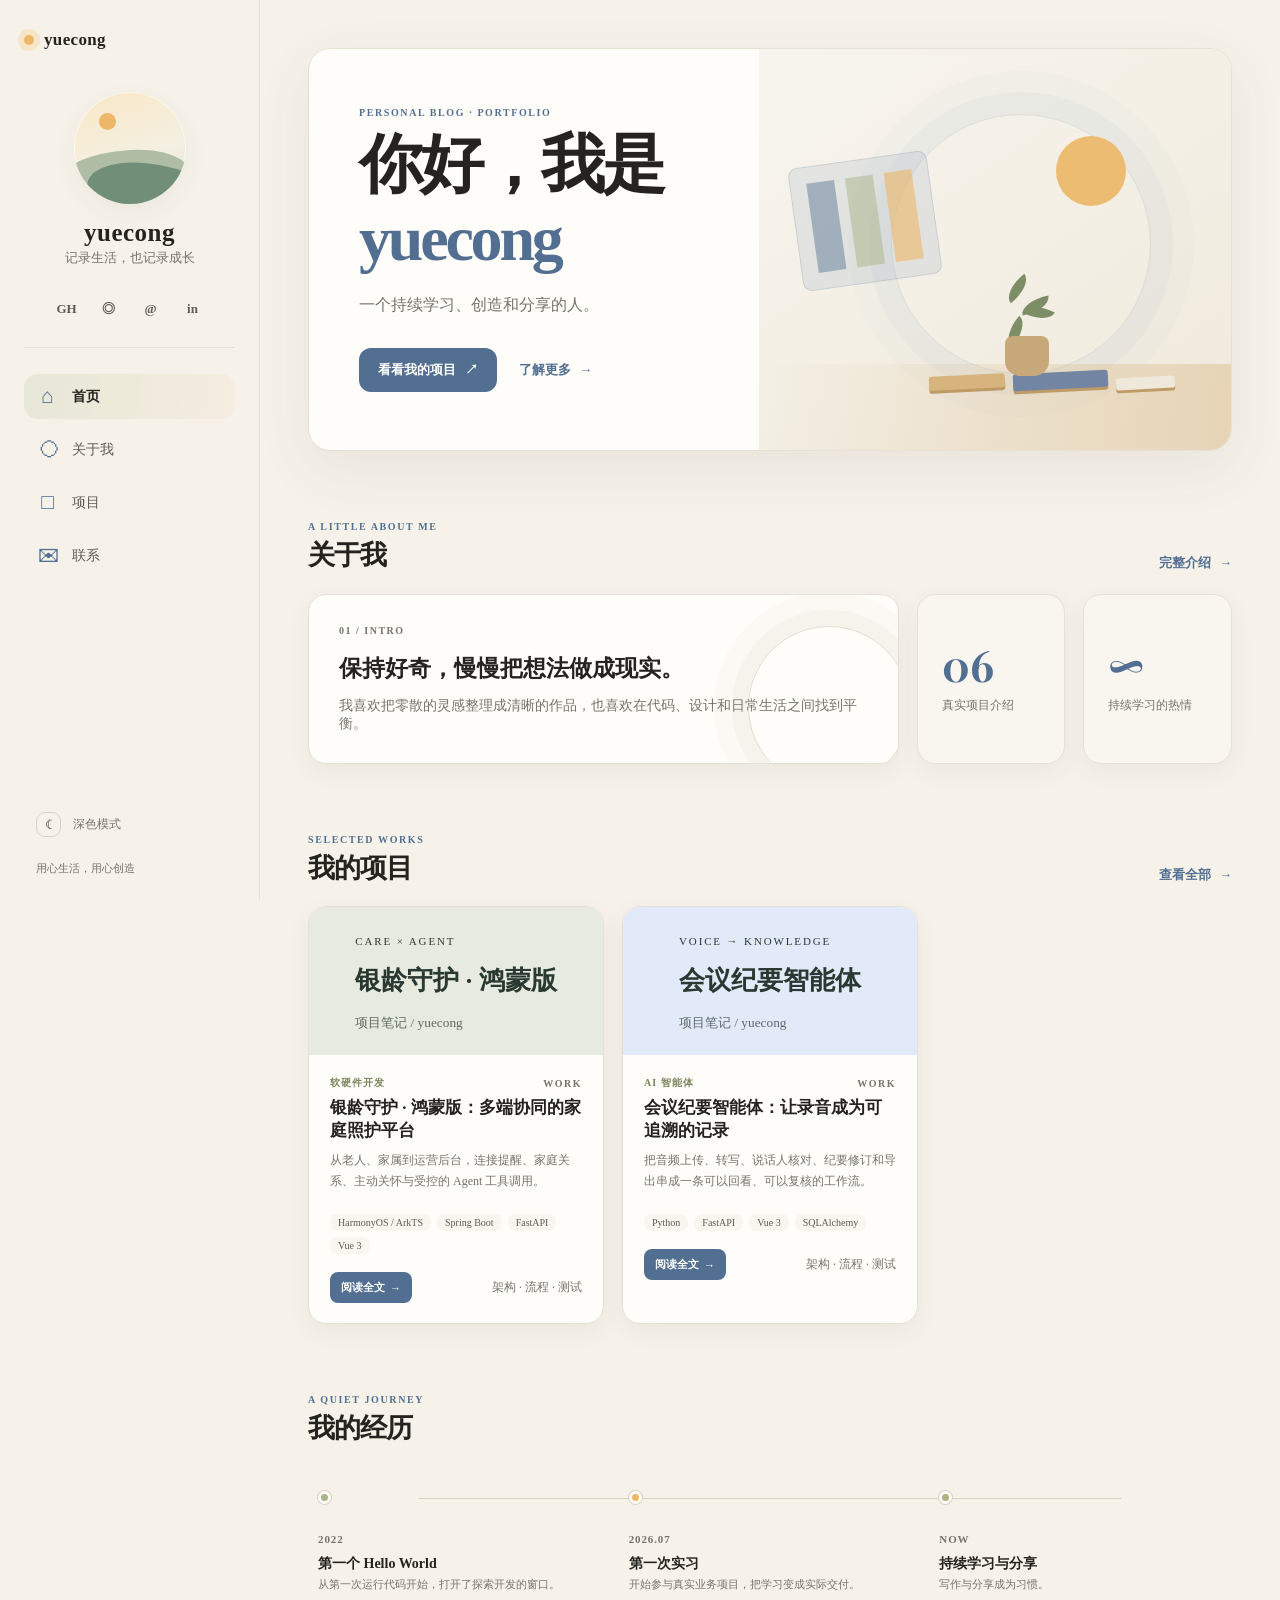
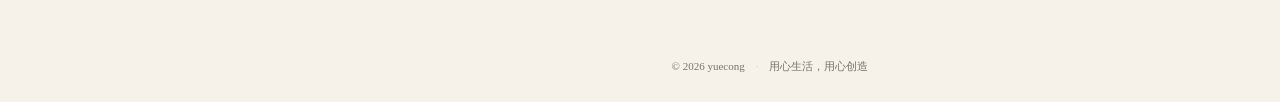
==== commit 4da6177c: "Add files via upload" ====
--- a/index.html
+++ b/index.html
@@ -5,7 +5,7 @@
     <meta name="viewport" content="width=device-width, initial-scale=1.0" />
     <meta name="description" content="yuecong 的个人博客与项目作品集" />
     <title>yuecong · 个人主页</title>
-    <link rel="stylesheet" href="assets/style.css" />
+    <link rel="stylesheet" href="assets/style.css?v=20260908-2" />
   </head>
   <body data-page="home">
     <div class="site-shell">
@@ -88,7 +88,7 @@
                 <p>我喜欢把零散的灵感整理成清晰的作品，也喜欢在代码、设计和日常生活之间找到平衡。</p>
               </article>
               <div class="stat-stack">
-                <article class="stat-card"><strong>05</strong><span>真实项目笔记</span></article>
+                <article class="stat-card"><strong>06</strong><span>真实项目介绍</span></article>
                 <article class="stat-card"><strong>∞</strong><span>持续学习的热情</span></article>
               </div>
             </div>
@@ -116,7 +116,7 @@
         <button class="back-to-top" type="button" data-back-to-top aria-label="返回顶部">↑</button>
       </main>
     </div>
-    <script src="assets/projects-data.js" defer></script>
-    <script src="assets/script.js" defer></script>
+    <script src="assets/projects-data.js?v=20260908-2" defer></script>
+    <script src="assets/script.js?v=20260908-2" defer></script>
   </body>
 </html>
--- a/assets/style.css
+++ b/assets/style.css
@@ -250,3 +250,91 @@
 }
 @media(prefers-reduced-motion:reduce) { html { scroll-behavior:auto; } *,*::before,*::after { transition:none!important; animation:none!important; } }
 @media print { .story-toc,.story-topbar,.story-next { display:none; } .story-layout { display:block; } .story-section { break-inside:avoid; } }
+
+/* 产品长文：连续阅读、模块说明、平台区分与章节导航。 */
+.story-wrap { max-width:1330px; }
+.story-layout { grid-template-columns:minmax(0,1fr) 215px; gap:35px; }
+.story-header { padding:42px 0 40px; }
+.story-header h1 { max-width:960px; }
+.story-header .story-deck { max-width:890px; font-size:18px; line-height:1.9; }
+.story-section { padding:38px 40px; }
+.story-section p { font-size:15px; line-height:2.05; margin:16px 0; }
+.story-section h3 { margin-top:30px; font-size:20px; line-height:1.6; }
+.chapter-heading { display:flex; gap:16px; align-items:baseline; border-bottom:1px solid var(--line); margin-bottom:22px; padding-bottom:17px; }
+.chapter-heading>span { color:var(--sage-deep); font-size:14px; letter-spacing:.1em; }
+.chapter-heading h2 { margin:0; font-size:26px; }
+.platform-note { display:flex; align-items:center; flex-wrap:wrap; gap:12px 20px; padding:16px 20px; border:1px solid var(--line); border-radius:14px; background:var(--surface); margin-top:24px; font-size:13px; }
+.platform-note>span { color:var(--muted); }
+.platform-note a { color:var(--blue-deep); margin-left:auto; font-weight:600; }
+.feature-detail { padding:12px 0 22px; border-bottom:1px solid var(--line); }
+.feature-detail:last-child { padding-bottom:0; border-bottom:0; }
+.feature-top { display:flex; align-items:baseline; gap:14px; }
+.feature-top>span { color:var(--blue-deep); font-size:12px; }
+.feature-top h3 { margin:12px 0 0; }
+.feature-detail .feature-goal { color:var(--sage-deep); font-size:14px; margin:8px 0; font-weight:600; }
+.scenario-lead { background:var(--surface-soft); padding:18px 23px; border-radius:14px; }
+.scenario-lead h3 { margin:0; }
+.journey-steps { list-style:none; padding:10px 0; margin:16px 0; }
+.journey-steps li { display:grid; grid-template-columns:35px minmax(0,1fr); gap:17px; position:relative; padding:10px 0; }
+.journey-steps li:not(:last-child)::after { content:''; position:absolute; top:48px; bottom:0; left:17px; width:1px; background:var(--line-strong); }
+.journey-number { display:flex; align-items:center; justify-content:center; width:35px; height:35px; border-radius:50%; background:var(--surface-soft); color:var(--blue-deep); border:1px solid var(--line); font-size:13px; }
+.journey-steps h3 { margin:0; font-size:18px; }
+.journey-steps p { margin:10px 0; }
+.story-result { border-left:3px solid var(--sage); padding:10px 18px; background:var(--surface-soft); }
+.diagram-figure { margin:28px 0 0; padding:20px; border:1px solid var(--line); border-radius:16px; }
+.diagram-label { font-size:10px; letter-spacing:.18em; color:var(--blue-deep); margin-bottom:16px; }
+.diagram-figure figcaption { font-size:12px; color:var(--muted); line-height:1.9; border-top:1px solid var(--line); padding-top:15px; }
+.er-svg { min-width:690px; }
+.er-svg .er-title { font-size:14px; }
+.architecture-layers { list-style:none; padding:0; margin:0; }
+.architecture-layers li { display:flex; gap:20px; align-items:baseline; padding:20px; margin:0 0 24px; border:1px solid var(--line); border-radius:12px; background:var(--surface-soft); position:relative; }
+.architecture-layers li:not(:last-child)::after { content:'↓'; position:absolute; bottom:-24px; left:50%; color:var(--blue-deep); }
+.architecture-layers h3 { font-size:17px; margin:0; }
+.architecture-layers p { font-size:14px; margin:8px 0 0; }
+.layer-number { color:var(--sage-deep); font-size:12px; }
+.story-table caption { text-align:left; color:var(--muted); font-size:12px; margin:0 0 13px; }
+.story-table td { color:var(--muted-strong); }
+.story-table td:first-child { font-weight:600; color:var(--text); }
+.story-table td:nth-child(2) { color:var(--muted-strong); }
+.story-toc { top:24px; gap:4px; padding:15px 0; }
+.story-toc a { display:flex; gap:10px; padding:9px; border-radius:8px; font-size:12px; line-height:1.6; }
+.story-toc a>span { opacity:.6; }
+.story-toc a.active { background:var(--surface); color:var(--blue-deep); }
+.reading-track { height:3px; background:var(--line); margin:16px 0; border-radius:3px; overflow:hidden; }
+.reading-track i { display:block; height:100%; background:var(--sage-deep); width:0; }
+.story-print { background:none; border:1px solid var(--line); border-radius:10px; padding:11px; margin-top:15px; color:var(--muted-strong); font-size:12px; }
+.evidence-details summary { font-weight:600; cursor:pointer; }
+.evidence-details p { font-size:13px; }
+.story-next .button { white-space:normal; line-height:1.6; }
+@media(max-width:1000px) {
+ .story-layout { grid-template-columns:minmax(0,1fr) 175px; gap:20px; }
+ .story-section { padding:28px; }
+}
+@media(max-width:760px) {
+ .story-layout { grid-template-columns:1fr; }
+ .story-toc { position:static; display:flex; grid-row:1; gap:4px 8px; padding:14px 0; }
+ .story-toc strong { width:100%; }
+ .story-toc a { padding:6px; font-size:11px; }
+ .story-toc .reading-track,.story-print { display:none; }
+ .story-header { padding:25px 0; }
+ .story-header .story-deck { font-size:16px; }
+ .story-section { padding:24px 18px; }
+ .story-section p { font-size:14px; }
+ .chapter-heading { gap:10px; }
+ .chapter-heading h2 { font-size:21px; }
+ .diagram-figure { padding:12px; }
+ .platform-note a { margin-left:0; }
+ .story-table { min-width:550px; }
+ .story-topbar>div { display:flex; flex-direction:column; align-items:flex-end; }
+ .journey-steps li { gap:12px; }
+ .architecture-layers li { padding:14px; gap:12px; }
+}
+@media print {
+ .story-wrap { max-width:none; padding:0; }
+ .story-section { break-inside:auto; box-shadow:none; border:none; padding:16px 0; }
+ .chapter-heading,.feature-top,h3 { break-after:avoid; }
+ .diagram-figure,tr { break-inside:avoid; }
+ .story-table-wrap,.er-scroll { overflow:visible; }
+ .er-svg { min-width:0; }
+ .evidence-details { display:none; }
+}
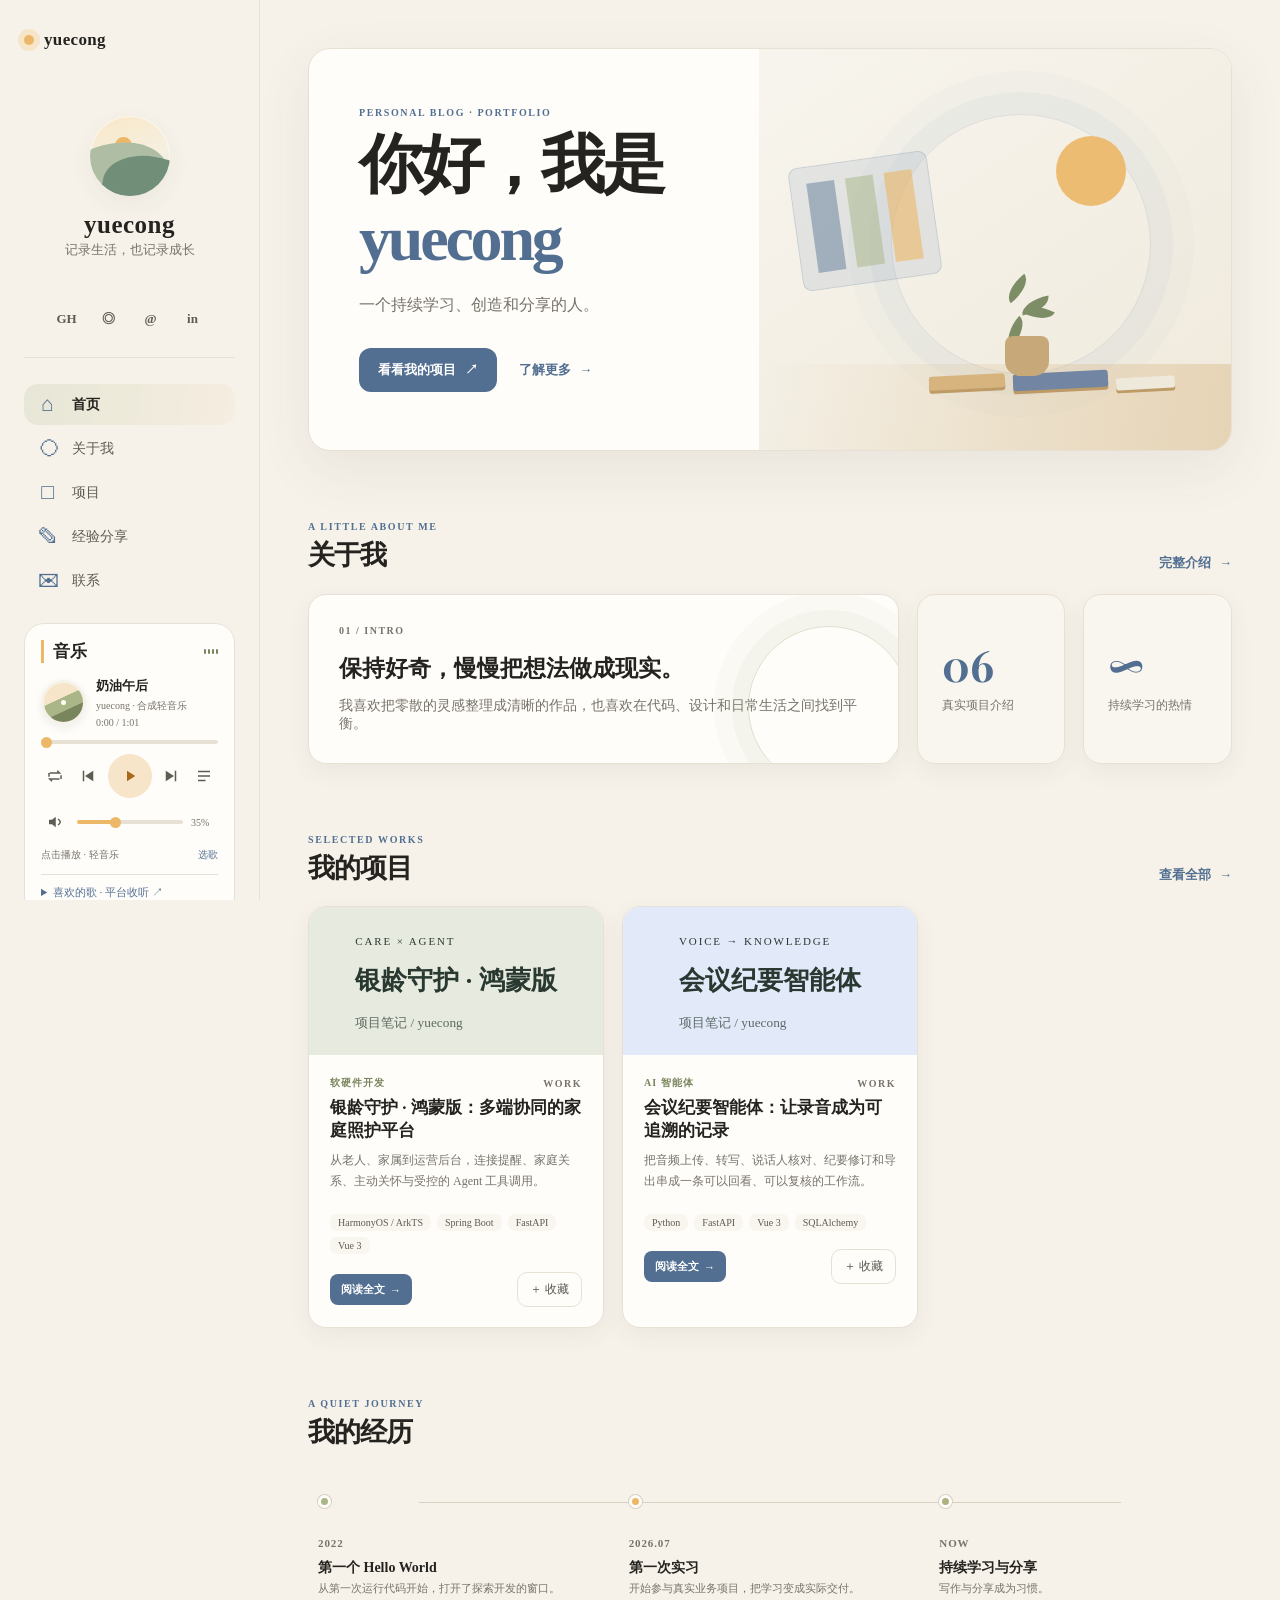
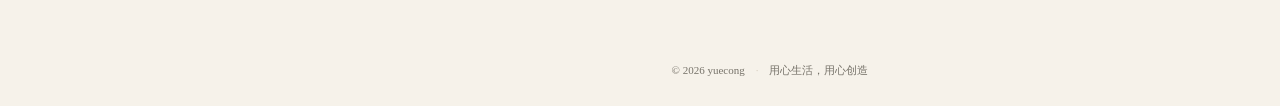
==== commit ceab09e6: "Add files via upload" ====
--- a/index.html
+++ b/index.html
@@ -5,8 +5,9 @@
     <meta name="viewport" content="width=device-width, initial-scale=1.0" />
     <meta name="description" content="yuecong 的个人博客与项目作品集" />
     <title>yuecong · 个人主页</title>
-    <link rel="stylesheet" href="assets/style.css?v=20260908-2" />
-  </head>
+    <link rel="stylesheet" href="assets/style.css?v=20260909-1" />
+  <link rel="stylesheet" href="assets/enhancements.css?v=20260909-1">
+</head>
   <body data-page="home">
     <div class="site-shell">
       <aside class="sidebar" id="sidebar">
@@ -35,7 +36,7 @@
             <a href="index.html" data-nav="home"><span class="nav-icon">⌂</span><span>首页</span></a>
             <a href="about.html" data-nav="about"><span class="nav-icon">◯</span><span>关于我</span></a>
             <a href="projects.html" data-nav="projects"><span class="nav-icon">□</span><span>项目</span></a>
-            <a href="contact.html" data-nav="contact"><span class="nav-icon">✉</span><span>联系</span></a>
+            <a href="notes.html" data-nav="notes"><span class="nav-icon">✎</span><span>经验分享</span></a><a href="contact.html" data-nav="contact"><span class="nav-icon">✉</span><span>联系</span></a>
           </nav>
 
           <div class="sidebar-bottom">
@@ -116,7 +117,7 @@
         <button class="back-to-top" type="button" data-back-to-top aria-label="返回顶部">↑</button>
       </main>
     </div>
-    <script src="assets/projects-data.js?v=20260908-2" defer></script>
-    <script src="assets/script.js?v=20260908-2" defer></script>
-  </body>
+    <script src="assets/projects-data.js?v=20260909-1" defer></script>
+    <script src="assets/notes-data.js?v=20260909-1" defer></script><script src="assets/music.js?v=20260909-1" defer></script><script src="assets/script.js?v=20260909-1" defer></script>
+  <script src="assets/interactions.js?v=20260909-1" defer></script></body>
 </html>
--- a/assets/enhancements.css
+++ b/assets/enhancements.css
@@ -0,0 +1,12 @@
+/* 与现有奶油色设计共用色彩变量。 */
+.main-content{overflow-x:clip}
+.sidebar-inner{overflow-y:auto;overscroll-behavior:contain}.sidebar-bottom{padding-top:22px}.profile-mini{margin-top:24px;margin-bottom:18px}.profile-mini .avatar{width:80px;height:80px}.main-nav{gap:3px}.main-nav a{padding-top:10px;padding-bottom:10px}
+.sr-only{position:absolute;width:1px;height:1px;padding:0;margin:-1px;overflow:hidden;clip:rect(0,0,0,0);white-space:nowrap;border:0}
+.music-card{padding:16px;background:var(--surface);border:1px solid var(--line);border-radius:20px;margin-bottom:16px;font-size:12px;min-width:0}.music-heading{display:flex;justify-content:space-between;align-items:center;margin-bottom:14px}.music-heading strong{font-size:17px;border-left:3px solid var(--apricot);padding-left:9px}.music-now{display:flex;gap:10px;align-items:center}.music-info{min-width:0}.music-info strong{display:block;font-size:13px;overflow:hidden;text-overflow:ellipsis;white-space:nowrap}.music-info small,.music-time{display:block;color:var(--muted);font-size:10px;margin-top:4px}.music-disc{width:45px;height:45px;flex:none;border-radius:50%;background:linear-gradient(155deg,var(--apricot-soft) 40%,var(--sage) 41% 65%,var(--sage-deep) 66%);border:3px solid var(--bg);box-shadow:0 3px 10px #0001;position:relative}.music-disc i{position:absolute;inset:17px;border-radius:50%;background:var(--surface)}.music-controls{display:flex;justify-content:space-between;align-items:center;gap:3px;margin:10px 0}.music-card button{border:0;background:transparent;color:var(--muted-strong);cursor:pointer;padding:5px;border-radius:9px}.music-card svg{width:18px;height:18px;fill:currentColor;display:block}.music-card .music-play{padding:13px;background:var(--apricot-soft);color:#a7681a;border-radius:50%}.music-card button:hover{background:var(--bg)}.music-card button[aria-pressed=true]{color:var(--sage-deep);background:var(--bg)}.music-range{appearance:none;width:100%;height:4px;border-radius:9px;background:linear-gradient(to right,var(--apricot) var(--range-fill,0%),var(--line) var(--range-fill,0%));cursor:pointer;margin:12px 0 0;display:block}.music-range::-webkit-slider-thumb{appearance:none;width:11px;height:11px;border-radius:50%;background:var(--apricot)}.music-volume{display:flex;align-items:center;gap:8px}.music-volume input{margin:0;min-width:0}.music-volume span{font-size:10px;min-width:27px;color:var(--muted)}.music-foot{display:flex;justify-content:space-between;gap:4px;align-items:center;margin-top:12px;font-size:10px;color:var(--muted)}.music-import{position:relative;cursor:pointer;color:var(--blue-deep);white-space:nowrap}.music-import input{position:absolute;inset:0;opacity:0;width:100%;cursor:pointer}.music-import:focus-within{outline:2px solid var(--blue)}.music-playlist{border-top:1px solid var(--line);margin-top:10px;padding-top:6px}.music-playlist button{display:block;text-align:left;width:100%;font-size:11px}.music-playlist button.active{background:var(--bg);color:var(--sage-deep)}.artist-picks{border-top:1px solid var(--line);margin-top:12px;padding-top:10px}.artist-picks summary{cursor:pointer;font-size:11px;color:var(--blue-deep)}.artist-picks a{display:block!important;padding:8px 0!important;font-size:12px!important;border-bottom:1px solid var(--line)}.artist-picks small{display:block;color:var(--muted);font-size:10px}.artist-picks p{font-size:10px;line-height:1.7;color:var(--muted)}.music-wave{display:flex;gap:2px;align-items:center;height:16px}.music-wave i{width:2px;height:5px;background:var(--sage-deep);border-radius:4px}.is-playing .music-wave i{animation:music-bars .7s alternate infinite}.is-playing .music-wave i:nth-child(2n){animation-delay:.3s}.is-playing .music-disc{animation:disc-turn 18s linear infinite}@keyframes music-bars{to{height:15px}}@keyframes disc-turn{to{transform:rotate(360deg)}}
+.story-toc{max-height:calc(100vh - 40px);overflow:auto}.story-toc .music-card{margin-top:0}.story-toc .theme-toggle{margin-top:12px}
+.bookmark-button,.save-button,.reading-tools button,.code-sample button,.diagram-expand{font:inherit;font-size:12px;padding:8px 12px;border:1px solid var(--line);border-radius:10px;background:var(--surface);color:var(--muted-strong);cursor:pointer}button[aria-pressed=true]{color:var(--blue-deep);border-color:var(--blue)}.project-card,.note-card{transition:transform .22s,box-shadow .22s}.project-card:hover,.note-card:hover{transform:translateY(-4px);box-shadow:0 12px 28px #483d2710}:focus-visible{outline:2px solid var(--blue-deep);outline-offset:4px}.reading-tools{display:flex;flex-wrap:wrap;gap:8px;margin-top:24px}.large-reading .story-section p{font-size:20px;line-height:1.95}.focus-reading .story-toc{display:none}.focus-reading .story-layout{display:block;max-width:850px;margin:auto}.focus-reading .sidebar{visibility:hidden}.focus-reading .main-content{margin-left:0}.focus-reading .page-wrap{max-width:900px}
+.code-sample{border:1px solid var(--line);border-radius:14px;overflow:hidden;margin:24px 0;background:var(--surface-soft);min-width:0}.code-sample header,.code-heading{display:flex;gap:12px;justify-content:space-between;align-items:center;padding:12px 16px;border-bottom:1px solid var(--line);font-size:12px}.code-sample pre{overflow:auto;padding:20px;margin:0;font:13px/1.9 Consolas,monospace;tab-size:2}.code-caption{padding:0 18px;font-size:12px!important}.checkpoint{display:flex;align-items:baseline;gap:8px;padding:12px;border-bottom:1px solid var(--line);font-size:14px}.checkpoint input{accent-color:var(--sage-deep)}.checkpoint:has(input:checked){color:var(--sage-deep)}.diagram-expand{float:right}.diagram-dialog{width:min(1100px,94vw);max-height:90vh;border:1px solid var(--line);border-radius:20px;padding:20px;background:var(--surface);color:var(--text)}.diagram-dialog::backdrop{background:#16171299;backdrop-filter:blur(4px)}.diagram-dialog header{display:flex;justify-content:space-between}.diagram-dialog header button{font-size:26px;background:none;border:0;color:inherit;cursor:pointer}.diagram-zoom{display:flex;gap:12px;align-items:center;margin:15px 0}.diagram-canvas{overflow:auto;max-height:65vh}.diagram-canvas svg{max-width:none;height:auto}
+.notes-summary{display:flex;justify-content:space-between;gap:12px;color:var(--muted);font-size:13px;margin:20px 0}.note-search{max-width:520px;margin-bottom:24px}.notes-list{display:grid;gap:20px}.note-card{display:grid;grid-template-columns:50px 1fr;gap:15px;padding:30px;background:var(--surface);border:1px solid var(--line);border-radius:var(--radius)}.note-number{font:26px Georgia,serif;color:var(--apricot)}.note-card h3{font-size:24px;margin:8px 0 12px}.note-card p{color:var(--muted);line-height:1.8}.note-body{max-width:880px}.note-toc{padding:20px;background:var(--surface);border:1px solid var(--line);border-radius:16px}.note-toc summary{cursor:pointer}.note-toc nav{display:grid;gap:12px;margin-top:18px}.note-toc a{font-size:14px;color:var(--blue-deep)}.note-back{color:var(--blue-deep);font-size:13px}.story-body,.note-body{min-width:0}
+@media(max-width:760px){.note-card{padding:20px;grid-template-columns:25px 1fr;gap:10px}.note-card h3{font-size:20px}.notes-summary{flex-direction:column}.story-toc{max-height:none}.story-toc .music-card{max-width:300px}.code-sample header{align-items:flex-start;flex-direction:column}.sidebar-inner{padding-bottom:30px}.focus-reading .sidebar-open .sidebar{visibility:visible}}
+@media(prefers-reduced-motion:reduce){.is-playing .music-disc,.is-playing .music-wave i{animation:none}.project-card,.note-card{transition:none;transform:none}}
+@media print{.music-card,.reading-tools,.diagram-expand,.theme-toggle{display:none!important}}
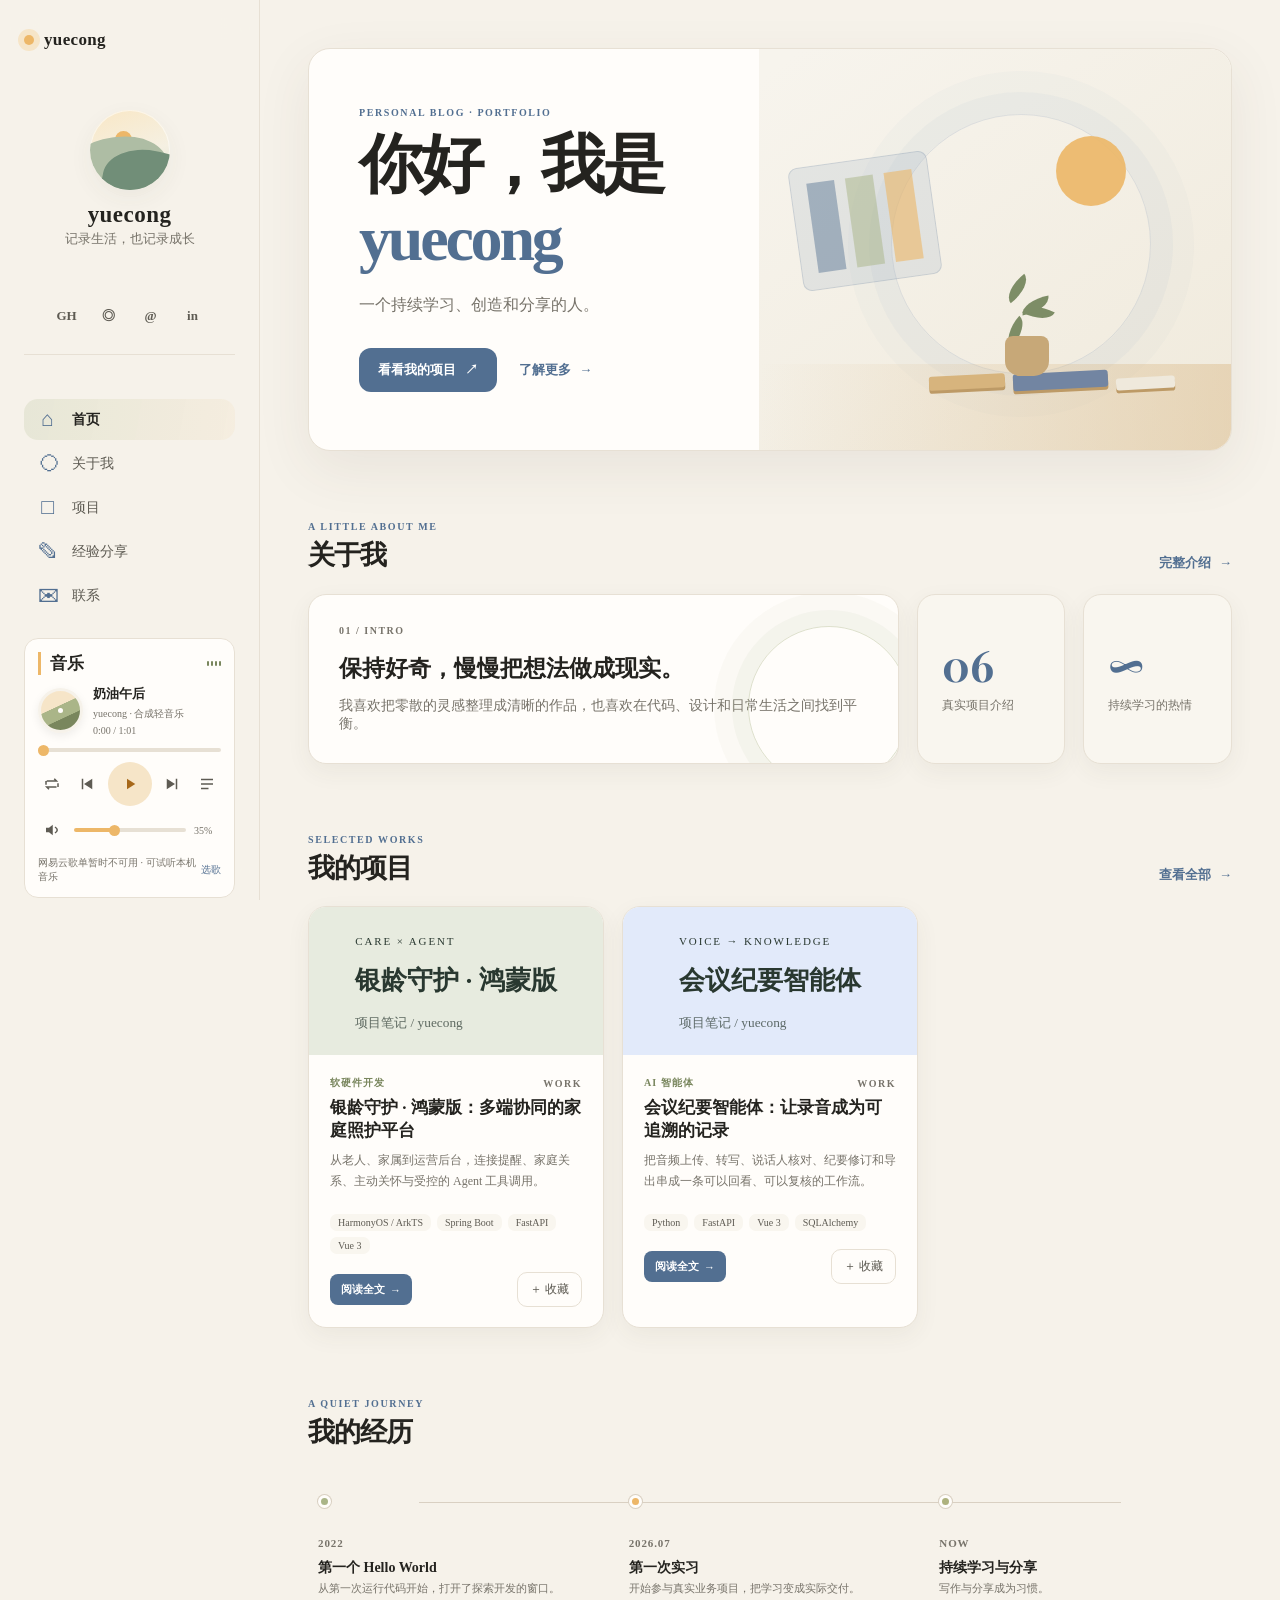
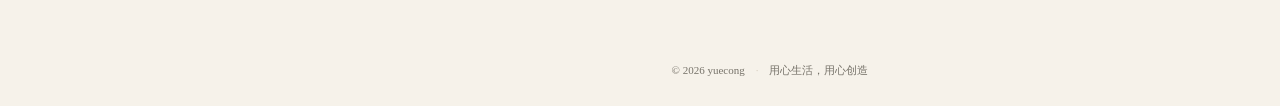
==== commit 98a56195: "Add files via upload" ====
--- a/index.html
+++ b/index.html
@@ -5,8 +5,8 @@
     <meta name="viewport" content="width=device-width, initial-scale=1.0" />
     <meta name="description" content="yuecong 的个人博客与项目作品集" />
     <title>yuecong · 个人主页</title>
-    <link rel="stylesheet" href="assets/style.css?v=20260909-1" />
-  <link rel="stylesheet" href="assets/enhancements.css?v=20260909-1">
+    <link rel="stylesheet" href="assets/style.css?v=20260909-2" />
+  <link rel="stylesheet" href="assets/enhancements.css?v=20260909-2">
 </head>
   <body data-page="home">
     <div class="site-shell">
@@ -117,7 +117,7 @@
         <button class="back-to-top" type="button" data-back-to-top aria-label="返回顶部">↑</button>
       </main>
     </div>
-    <script src="assets/projects-data.js?v=20260909-1" defer></script>
-    <script src="assets/notes-data.js?v=20260909-1" defer></script><script src="assets/music.js?v=20260909-1" defer></script><script src="assets/script.js?v=20260909-1" defer></script>
-  <script src="assets/interactions.js?v=20260909-1" defer></script></body>
+    <script src="assets/projects-data.js?v=20260909-2" defer></script>
+    <script src="assets/notes-data.js?v=20260909-2" defer></script><script src="assets/music.js?v=20260909-2" defer></script><script src="assets/script.js?v=20260909-2" defer></script>
+  <script src="assets/interactions.js?v=20260909-2" defer></script></body>
 </html>
--- a/assets/enhancements.css
+++ b/assets/enhancements.css
@@ -10,3 +10,10 @@
 @media(max-width:760px){.note-card{padding:20px;grid-template-columns:25px 1fr;gap:10px}.note-card h3{font-size:20px}.notes-summary{flex-direction:column}.story-toc{max-height:none}.story-toc .music-card{max-width:300px}.code-sample header{align-items:flex-start;flex-direction:column}.sidebar-inner{padding-bottom:30px}.focus-reading .sidebar-open .sidebar{visibility:visible}}
 @media(prefers-reduced-motion:reduce){.is-playing .music-disc,.is-playing .music-wave i{animation:none}.project-card,.note-card{transition:none;transform:none}}
 @media print{.music-card,.reading-tools,.diagram-expand,.theme-toggle{display:none!important}}
+
+/* 阅读优先：不用大封面重复标题，不让装饰持续消耗动画帧。 */
+.project-card:hover,.note-card:hover{transform:none;box-shadow:none}.is-playing .music-disc,.is-playing .music-wave i{animation:none}.reveal{opacity:1!important;transform:none!important;transition:none!important}
+.sidebar-inner{scrollbar-width:thin}.profile-mini{margin:18px 0 14px}.profile-mini h1{font-size:23px;margin-top:12px}.social-row{margin-top:12px;margin-bottom:18px}.music-card{padding:13px;border-radius:14px;box-shadow:none}.music-heading{margin-bottom:10px}.sidebar-note{margin-top:10px}
+body[data-page=notes] .page-wrap{max-width:1100px}body[data-page=notes] .page-intro h2{font-size:clamp(32px,4vw,52px);letter-spacing:-1.5px}body[data-page=notes] .page-intro{margin-bottom:34px}.notes-summary{border-bottom:1px solid var(--line-strong);padding-bottom:18px;margin-bottom:24px}.note-search{width:100%;max-width:none;background:transparent;box-shadow:none;border-radius:10px}.notes-list{gap:0}.note-card{background:transparent;border:0;border-bottom:1px solid var(--line);border-radius:0;padding:32px 0;grid-template-columns:45px minmax(0,1fr);gap:20px;box-shadow:none}.note-card h3{font-size:clamp(21px,2vw,28px);line-height:1.5;letter-spacing:-.4px}.note-card h3 a:hover{text-decoration:underline;text-decoration-thickness:1px;text-underline-offset:6px}.note-card .eyebrow{font-size:10px;margin:0;color:var(--sage-deep)}.note-number{font-size:20px;margin-top:2px;color:var(--muted)}.note-card p{max-width:700px;font-size:15px}.note-card .note-readtime{font-size:12px;color:var(--muted);margin:12px 0}.note-card .project-actions{justify-content:flex-start;gap:20px;margin-top:18px}.note-card .primary{background:none;color:var(--blue-deep);padding:0;border:0}.note-card .save-button{background:none;border:0;padding:0}.note-card .tag{background:transparent;padding:0 12px 0 0;border:0;font-size:11px}.editorial-card .project-info{padding:30px}.editorial-card h3{font-size:24px;line-height:1.5}
+.note-reading .page-wrap{max-width:990px!important}.note-reading .story-header{padding:0 0 28px;margin-bottom:24px;border-bottom:1px solid var(--line)}.note-reading .story-header h1{font-size:clamp(29px,3.2vw,44px);line-height:1.45;letter-spacing:-1px;max-width:800px;margin:20px 0}.note-reading .story-deck{font-size:16px;line-height:1.9;max-width:720px}.note-reading .eyebrow{margin-top:26px}.note-reading .story-meta{font-size:12px}.note-reading .reading-tools{gap:14px;margin-top:20px}.note-reading .reading-tools button{border:0;background:transparent;padding:4px 0;border-radius:0;font-size:12px}.note-reading .reading-tools button[aria-pressed=true]{text-decoration:underline;text-underline-offset:5px}.note-toc{background:transparent;border:0;border-bottom:1px solid var(--line);border-radius:0;padding:0 0 22px}.note-toc summary{font-size:13px;color:var(--muted)}.note-toc nav{grid-template-columns:1fr 1fr;gap:10px 25px}.note-toc a{font-size:12px;line-height:1.7}.note-body{max-width:760px;margin:32px auto}.note-body .story-section{padding:0;margin:46px 0;border:0;background:none;box-shadow:none;scroll-margin-top:30px}.note-body h2{font-size:23px;line-height:1.55;margin-bottom:22px;letter-spacing:-.5px}.note-body .story-section p{font-size:16px;line-height:2.05;color:var(--muted-strong);margin:0 0 20px}.note-body .story-result{border-left:3px solid var(--sage);padding:18px 22px;background:var(--surface-soft);border-radius:0}.large-reading .note-body .story-section p{font-size:20px}.focus-reading .note-toc{display:none}.diagram-dialog::backdrop{backdrop-filter:none}
+@media(max-width:760px){.note-card{grid-template-columns:26px minmax(0,1fr);gap:10px;padding:26px 0}.note-toc nav{grid-template-columns:1fr}.note-reading .story-header{padding-top:12px}.note-body .story-section{margin:34px 0}.note-body h2{font-size:21px}.note-body .story-section p{font-size:16px}.note-reading .reading-tools{gap:12px}.note-reading .page-wrap{padding-left:22px;padding-right:22px}}
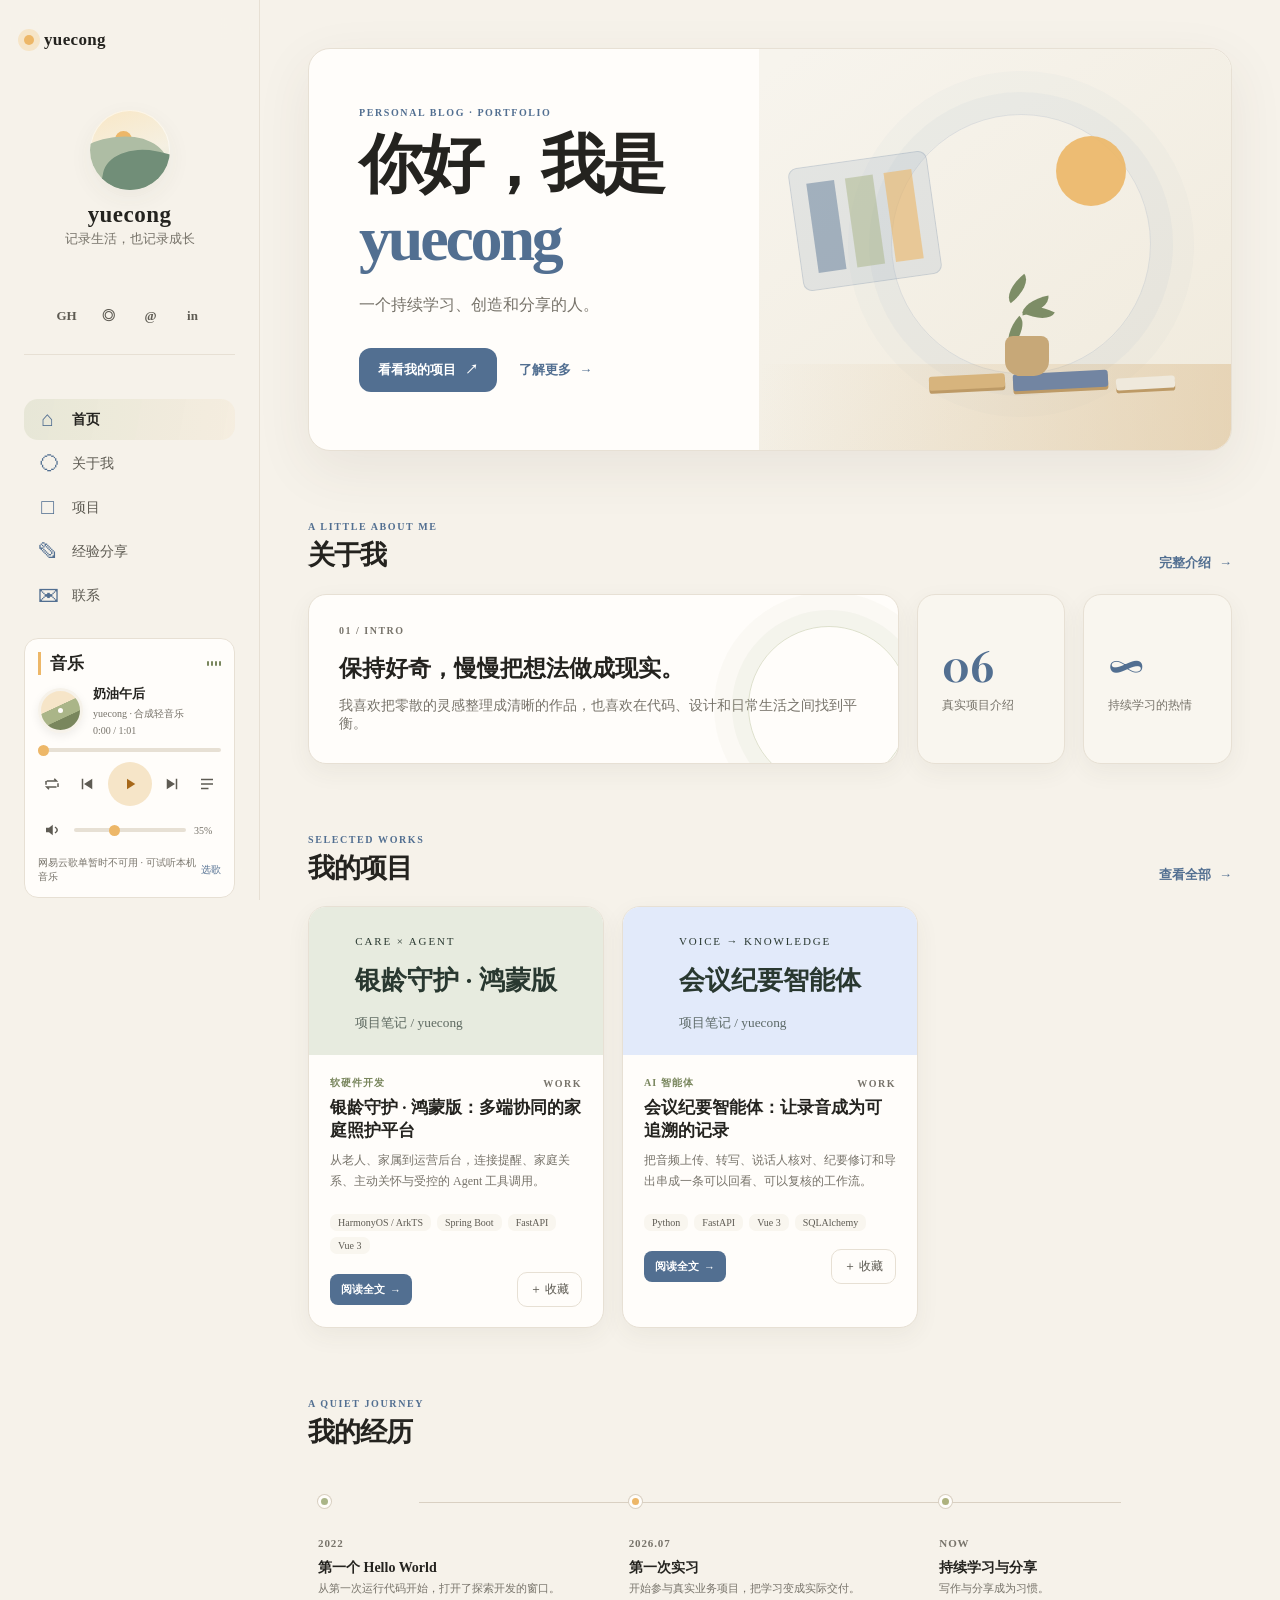
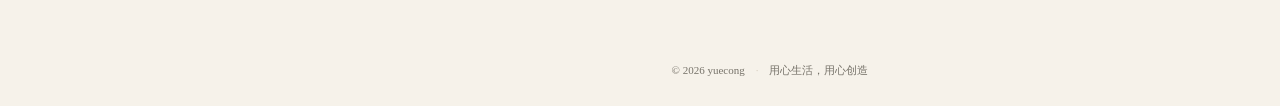
==== commit 68d35b00: "Add files via upload" ====
--- a/index.html
+++ b/index.html
@@ -5,8 +5,8 @@
     <meta name="viewport" content="width=device-width, initial-scale=1.0" />
     <meta name="description" content="yuecong 的个人博客与项目作品集" />
     <title>yuecong · 个人主页</title>
-    <link rel="stylesheet" href="assets/style.css?v=20260909-2" />
-  <link rel="stylesheet" href="assets/enhancements.css?v=20260909-2">
+    <link rel="stylesheet" href="assets/style.css?v=20260909-3" />
+  <link rel="stylesheet" href="assets/enhancements.css?v=20260909-3">
 </head>
   <body data-page="home">
     <div class="site-shell">
@@ -40,7 +40,7 @@
           </nav>
 
           <div class="sidebar-bottom">
-            <button class="theme-toggle" type="button" data-theme-toggle aria-label="切换深色模式">
+            <button class="lang-toggle" type="button" data-lang-toggle aria-label="切换英文">EN</button><button class="theme-toggle" type="button" data-theme-toggle aria-label="切换深色模式">
               <span class="theme-icon">☾</span><span class="theme-label">深色模式</span>
             </button>
             <p class="sidebar-note">用心生活，用心创造</p>
@@ -117,7 +117,7 @@
         <button class="back-to-top" type="button" data-back-to-top aria-label="返回顶部">↑</button>
       </main>
     </div>
-    <script src="assets/projects-data.js?v=20260909-2" defer></script>
-    <script src="assets/notes-data.js?v=20260909-2" defer></script><script src="assets/music.js?v=20260909-2" defer></script><script src="assets/script.js?v=20260909-2" defer></script>
-  <script src="assets/interactions.js?v=20260909-2" defer></script></body>
+    <script src="assets/projects-data.js?v=20260909-3" defer></script>
+    <script src="assets/notes-data.js?v=20260909-3" defer></script><script src="assets/music.js?v=20260909-3" defer></script><script src="assets/script.js?v=20260909-3" defer></script>
+  <script src="assets/interactions.js?v=20260909-3" defer></script></body>
 </html>
--- a/assets/enhancements.css
+++ b/assets/enhancements.css
@@ -1,5 +1,6 @@
 /* 与现有奶油色设计共用色彩变量。 */
 .main-content{overflow-x:clip}
+.lang-toggle{border:1px solid var(--line);background:transparent;color:var(--muted-strong);border-radius:8px;padding:7px 9px;margin-right:6px;cursor:pointer}.music-card.is-playing{box-shadow:0 0 calc(18px * var(--music-level,0)) var(--apricot)}.music-card.is-playing .music-disc{transform:scale(calc(1 + var(--music-level,0) * .1));box-shadow:0 0 calc(12px * var(--music-level,0)) var(--apricot)}
 .sidebar-inner{overflow-y:auto;overscroll-behavior:contain}.sidebar-bottom{padding-top:22px}.profile-mini{margin-top:24px;margin-bottom:18px}.profile-mini .avatar{width:80px;height:80px}.main-nav{gap:3px}.main-nav a{padding-top:10px;padding-bottom:10px}
 .sr-only{position:absolute;width:1px;height:1px;padding:0;margin:-1px;overflow:hidden;clip:rect(0,0,0,0);white-space:nowrap;border:0}
 .music-card{padding:16px;background:var(--surface);border:1px solid var(--line);border-radius:20px;margin-bottom:16px;font-size:12px;min-width:0}.music-heading{display:flex;justify-content:space-between;align-items:center;margin-bottom:14px}.music-heading strong{font-size:17px;border-left:3px solid var(--apricot);padding-left:9px}.music-now{display:flex;gap:10px;align-items:center}.music-info{min-width:0}.music-info strong{display:block;font-size:13px;overflow:hidden;text-overflow:ellipsis;white-space:nowrap}.music-info small,.music-time{display:block;color:var(--muted);font-size:10px;margin-top:4px}.music-disc{width:45px;height:45px;flex:none;border-radius:50%;background:linear-gradient(155deg,var(--apricot-soft) 40%,var(--sage) 41% 65%,var(--sage-deep) 66%);border:3px solid var(--bg);box-shadow:0 3px 10px #0001;position:relative}.music-disc i{position:absolute;inset:17px;border-radius:50%;background:var(--surface)}.music-controls{display:flex;justify-content:space-between;align-items:center;gap:3px;margin:10px 0}.music-card button{border:0;background:transparent;color:var(--muted-strong);cursor:pointer;padding:5px;border-radius:9px}.music-card svg{width:18px;height:18px;fill:currentColor;display:block}.music-card .music-play{padding:13px;background:var(--apricot-soft);color:#a7681a;border-radius:50%}.music-card button:hover{background:var(--bg)}.music-card button[aria-pressed=true]{color:var(--sage-deep);background:var(--bg)}.music-range{appearance:none;width:100%;height:4px;border-radius:9px;background:linear-gradient(to right,var(--apricot) var(--range-fill,0%),var(--line) var(--range-fill,0%));cursor:pointer;margin:12px 0 0;display:block}.music-range::-webkit-slider-thumb{appearance:none;width:11px;height:11px;border-radius:50%;background:var(--apricot)}.music-volume{display:flex;align-items:center;gap:8px}.music-volume input{margin:0;min-width:0}.music-volume span{font-size:10px;min-width:27px;color:var(--muted)}.music-foot{display:flex;justify-content:space-between;gap:4px;align-items:center;margin-top:12px;font-size:10px;color:var(--muted)}.music-import{position:relative;cursor:pointer;color:var(--blue-deep);white-space:nowrap}.music-import input{position:absolute;inset:0;opacity:0;width:100%;cursor:pointer}.music-import:focus-within{outline:2px solid var(--blue)}.music-playlist{border-top:1px solid var(--line);margin-top:10px;padding-top:6px}.music-playlist button{display:block;text-align:left;width:100%;font-size:11px}.music-playlist button.active{background:var(--bg);color:var(--sage-deep)}.artist-picks{border-top:1px solid var(--line);margin-top:12px;padding-top:10px}.artist-picks summary{cursor:pointer;font-size:11px;color:var(--blue-deep)}.artist-picks a{display:block!important;padding:8px 0!important;font-size:12px!important;border-bottom:1px solid var(--line)}.artist-picks small{display:block;color:var(--muted);font-size:10px}.artist-picks p{font-size:10px;line-height:1.7;color:var(--muted)}.music-wave{display:flex;gap:2px;align-items:center;height:16px}.music-wave i{width:2px;height:5px;background:var(--sage-deep);border-radius:4px}.is-playing .music-wave i{animation:music-bars .7s alternate infinite}.is-playing .music-wave i:nth-child(2n){animation-delay:.3s}.is-playing .music-disc{animation:disc-turn 18s linear infinite}@keyframes music-bars{to{height:15px}}@keyframes disc-turn{to{transform:rotate(360deg)}}
@@ -17,3 +18,4 @@
 body[data-page=notes] .page-wrap{max-width:1100px}body[data-page=notes] .page-intro h2{font-size:clamp(32px,4vw,52px);letter-spacing:-1.5px}body[data-page=notes] .page-intro{margin-bottom:34px}.notes-summary{border-bottom:1px solid var(--line-strong);padding-bottom:18px;margin-bottom:24px}.note-search{width:100%;max-width:none;background:transparent;box-shadow:none;border-radius:10px}.notes-list{gap:0}.note-card{background:transparent;border:0;border-bottom:1px solid var(--line);border-radius:0;padding:32px 0;grid-template-columns:45px minmax(0,1fr);gap:20px;box-shadow:none}.note-card h3{font-size:clamp(21px,2vw,28px);line-height:1.5;letter-spacing:-.4px}.note-card h3 a:hover{text-decoration:underline;text-decoration-thickness:1px;text-underline-offset:6px}.note-card .eyebrow{font-size:10px;margin:0;color:var(--sage-deep)}.note-number{font-size:20px;margin-top:2px;color:var(--muted)}.note-card p{max-width:700px;font-size:15px}.note-card .note-readtime{font-size:12px;color:var(--muted);margin:12px 0}.note-card .project-actions{justify-content:flex-start;gap:20px;margin-top:18px}.note-card .primary{background:none;color:var(--blue-deep);padding:0;border:0}.note-card .save-button{background:none;border:0;padding:0}.note-card .tag{background:transparent;padding:0 12px 0 0;border:0;font-size:11px}.editorial-card .project-info{padding:30px}.editorial-card h3{font-size:24px;line-height:1.5}
 .note-reading .page-wrap{max-width:990px!important}.note-reading .story-header{padding:0 0 28px;margin-bottom:24px;border-bottom:1px solid var(--line)}.note-reading .story-header h1{font-size:clamp(29px,3.2vw,44px);line-height:1.45;letter-spacing:-1px;max-width:800px;margin:20px 0}.note-reading .story-deck{font-size:16px;line-height:1.9;max-width:720px}.note-reading .eyebrow{margin-top:26px}.note-reading .story-meta{font-size:12px}.note-reading .reading-tools{gap:14px;margin-top:20px}.note-reading .reading-tools button{border:0;background:transparent;padding:4px 0;border-radius:0;font-size:12px}.note-reading .reading-tools button[aria-pressed=true]{text-decoration:underline;text-underline-offset:5px}.note-toc{background:transparent;border:0;border-bottom:1px solid var(--line);border-radius:0;padding:0 0 22px}.note-toc summary{font-size:13px;color:var(--muted)}.note-toc nav{grid-template-columns:1fr 1fr;gap:10px 25px}.note-toc a{font-size:12px;line-height:1.7}.note-body{max-width:760px;margin:32px auto}.note-body .story-section{padding:0;margin:46px 0;border:0;background:none;box-shadow:none;scroll-margin-top:30px}.note-body h2{font-size:23px;line-height:1.55;margin-bottom:22px;letter-spacing:-.5px}.note-body .story-section p{font-size:16px;line-height:2.05;color:var(--muted-strong);margin:0 0 20px}.note-body .story-result{border-left:3px solid var(--sage);padding:18px 22px;background:var(--surface-soft);border-radius:0}.large-reading .note-body .story-section p{font-size:20px}.focus-reading .note-toc{display:none}.diagram-dialog::backdrop{backdrop-filter:none}
 @media(max-width:760px){.note-card{grid-template-columns:26px minmax(0,1fr);gap:10px;padding:26px 0}.note-toc nav{grid-template-columns:1fr}.note-reading .story-header{padding-top:12px}.note-body .story-section{margin:34px 0}.note-body h2{font-size:21px}.note-body .story-section p{font-size:16px}.note-reading .reading-tools{gap:12px}.note-reading .page-wrap{padding-left:22px;padding-right:22px}}
+.music-playlist{max-height:230px;overflow-y:auto;overscroll-behavior:contain;background:var(--surface-soft);border-radius:10px}
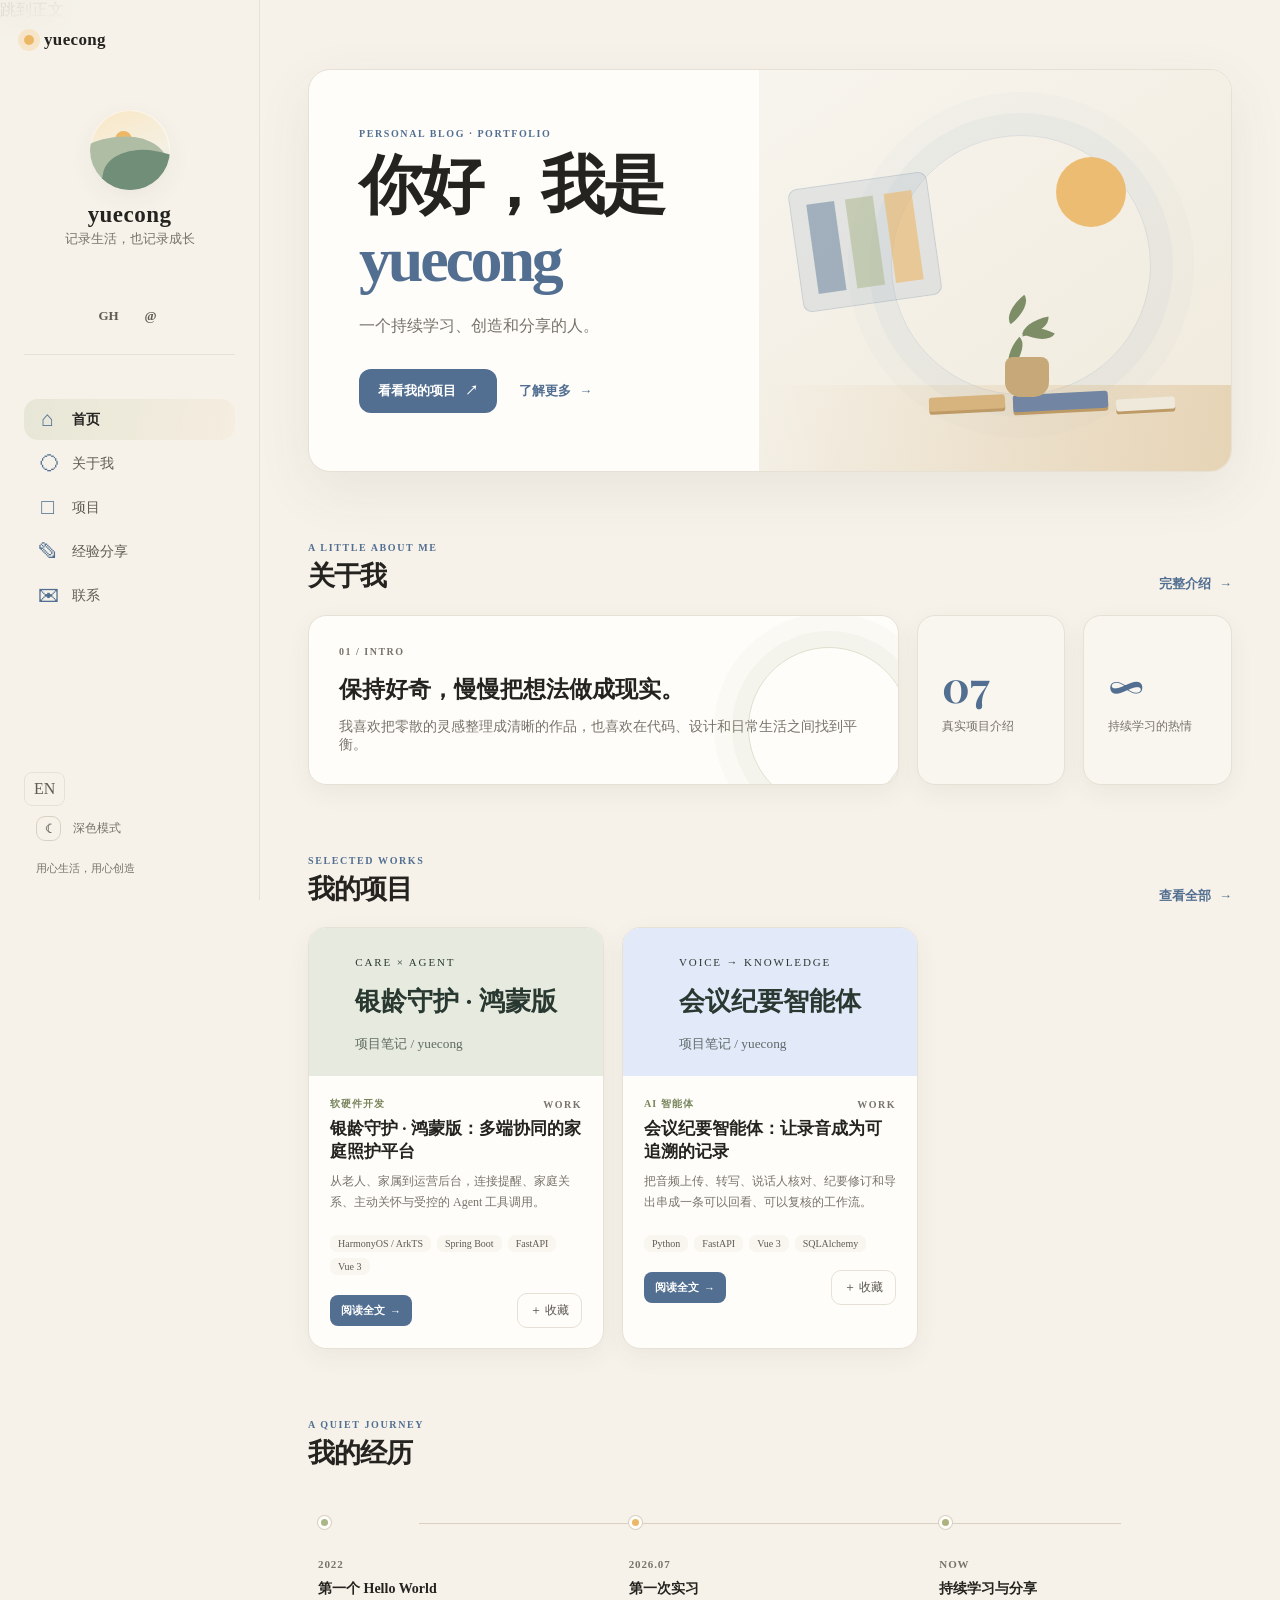
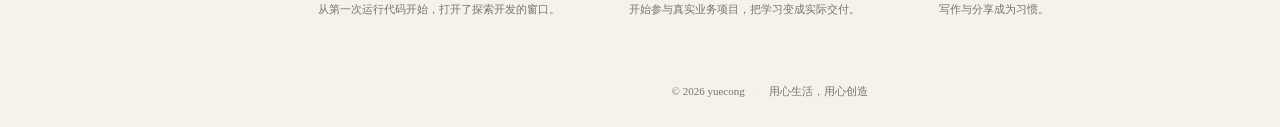
==== commit cc248d2c: "Refresh bilingual portfolio pages" ====
--- a/index.html
+++ b/index.html
@@ -2,13 +2,15 @@
 <html lang="zh-CN">
   <head>
     <meta charset="UTF-8" />
+    <link rel="icon" href="assets/favicon.svg" type="image/svg+xml" />
     <meta name="viewport" content="width=device-width, initial-scale=1.0" />
     <meta name="description" content="yuecong 的个人博客与项目作品集" />
     <title>yuecong · 个人主页</title>
-    <link rel="stylesheet" href="assets/style.css?v=20260909-3" />
-  <link rel="stylesheet" href="assets/enhancements.css?v=20260909-3">
+    <link rel="stylesheet" href="assets/style.css?v=20261022-6" />
+  <link rel="stylesheet" href="assets/enhancements.css?v=20261022-6">
 </head>
   <body data-page="home">
+<a class="skip-link" href="#mainContent">跳到正文</a>
     <div class="site-shell">
       <aside class="sidebar" id="sidebar">
         <div class="sidebar-inner">
@@ -27,9 +29,9 @@
 
           <div class="social-row" aria-label="社交链接">
             <a href="https://github.com/huangyuecong" target="_blank" rel="noreferrer" aria-label="GitHub">GH</a>
-            <a href="#" aria-label="微博">◎</a>
+
             <a href="mailto:435783336@qq.com" aria-label="邮箱">@</a>
-            <a href="#" aria-label="LinkedIn">in</a>
+
           </div>
 
           <nav class="main-nav" aria-label="主导航">
@@ -39,22 +41,22 @@
             <a href="notes.html" data-nav="notes"><span class="nav-icon">✎</span><span>经验分享</span></a><a href="contact.html" data-nav="contact"><span class="nav-icon">✉</span><span>联系</span></a>
           </nav>
 
-          <div class="sidebar-bottom">
-            <button class="lang-toggle" type="button" data-lang-toggle aria-label="切换英文">EN</button><button class="theme-toggle" type="button" data-theme-toggle aria-label="切换深色模式">
+          <div class="sidebar-bottom"><div class="sidebar-tools">
+            <button class="lang-toggle site-control" type="button" data-lang-toggle aria-label="切换英文">EN</button><button class="theme-toggle site-control" type="button" data-theme-toggle aria-label="切换深色模式">
               <span class="theme-icon">☾</span><span class="theme-label">深色模式</span>
             </button>
-            <p class="sidebar-note">用心生活，用心创造</p>
+            </div><p class="sidebar-note">用心生活，用心创造</p>
           </div>
         </div>
       </aside>
 
       <div class="sidebar-backdrop" data-menu-close></div>
 
-      <main class="main-content">
+      <main class="main-content" id="mainContent">
         <header class="mobile-header">
-          <button class="icon-button" type="button" data-menu-open aria-label="打开菜单">☰</button>
-          <a class="mobile-brand" href="index.html">yuecong</a>
-          <button class="icon-button" type="button" data-theme-toggle aria-label="切换深色模式">☾</button>
+          <button class="icon-button site-control" type="button" data-menu-open aria-label="打开菜单">☰</button>
+          <a class="mobile-brand" href="index.html">yuecong</a><button type="button" class="lang-toggle site-control" data-lang-toggle aria-label="切换英文">EN</button>
+          <button class="icon-button site-control" type="button" data-theme-toggle aria-label="切换深色模式">☾</button>
         </header>
 
         <div class="page-wrap">
@@ -89,7 +91,7 @@
                 <p>我喜欢把零散的灵感整理成清晰的作品，也喜欢在代码、设计和日常生活之间找到平衡。</p>
               </article>
               <div class="stat-stack">
-                <article class="stat-card"><strong>06</strong><span>真实项目介绍</span></article>
+                <article class="stat-card"><strong data-project-count>07</strong><span>真实项目介绍</span></article>
                 <article class="stat-card"><strong>∞</strong><span>持续学习的热情</span></article>
               </div>
             </div>
@@ -117,7 +119,27 @@
         <button class="back-to-top" type="button" data-back-to-top aria-label="返回顶部">↑</button>
       </main>
     </div>
-    <script src="assets/projects-data.js?v=20260909-3" defer></script>
-    <script src="assets/notes-data.js?v=20260909-3" defer></script><script src="assets/music.js?v=20260909-3" defer></script><script src="assets/script.js?v=20260909-3" defer></script>
-  <script src="assets/interactions.js?v=20260909-3" defer></script></body>
+
+
+  <script src="assets/projects-data.js?v=20261022-6" defer></script>
+<script src="assets/project-details.js?v=20261022-6" defer></script>
+<script src="assets/technical-data.js?v=20261022-6" defer></script>
+<script src="assets/notes-data.js?v=20261022-6" defer></script>
+<script src="assets/content.en.js?v=20261022-6" defer></script>
+<script src="assets/project-details.en.js?v=20261022-6" defer></script>
+<script src="assets/crm-data.js?v=20261022-6" defer></script>
+<script src="assets/crm-data.en.js?v=20261022-6" defer></script>
+<script src="assets/engineering-data.js?v=20261022-6" defer></script>
+<script src="assets/engineering-diagrams.js?v=20261022-6" defer></script>
+<script src="assets/architecture-diagrams.js?v=20261022-6" defer></script>
+<script src="assets/core.js?v=20261022-6" defer></script>
+<script src="assets/i18n.js?v=20261022-6" defer></script>
+<script src="assets/story.js?v=20261022-6" defer></script>
+<script src="assets/notes.js?v=20261022-6" defer></script>
+<script src="assets/script.js?v=20261022-6" defer></script>
+<script src="assets/interactions.js?v=20261022-6" defer></script>
+<script src="assets/player.js?v=20261022-6" defer></script>
+<script src="assets/navigation.js?v=20261022-6" defer></script>
+<script src="assets/app.js?v=20261022-6" defer></script>
+</body>
 </html>
